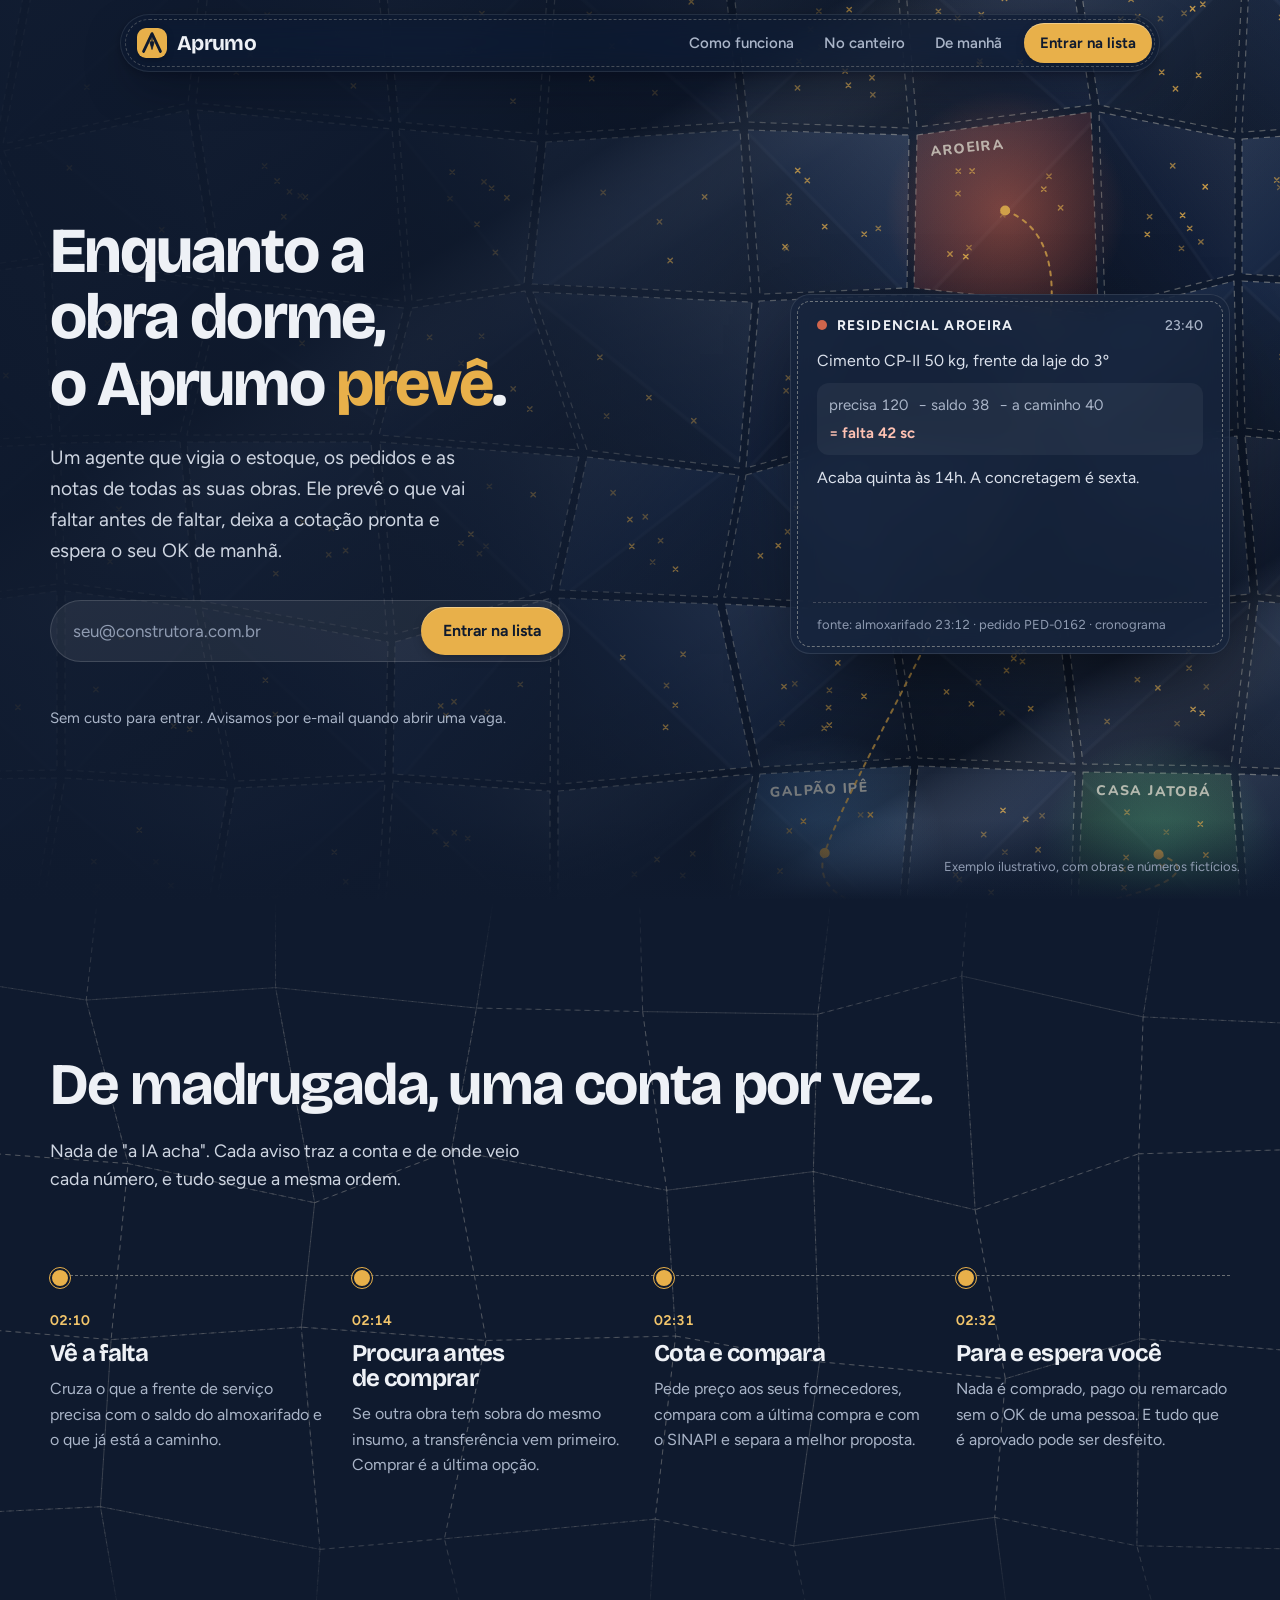
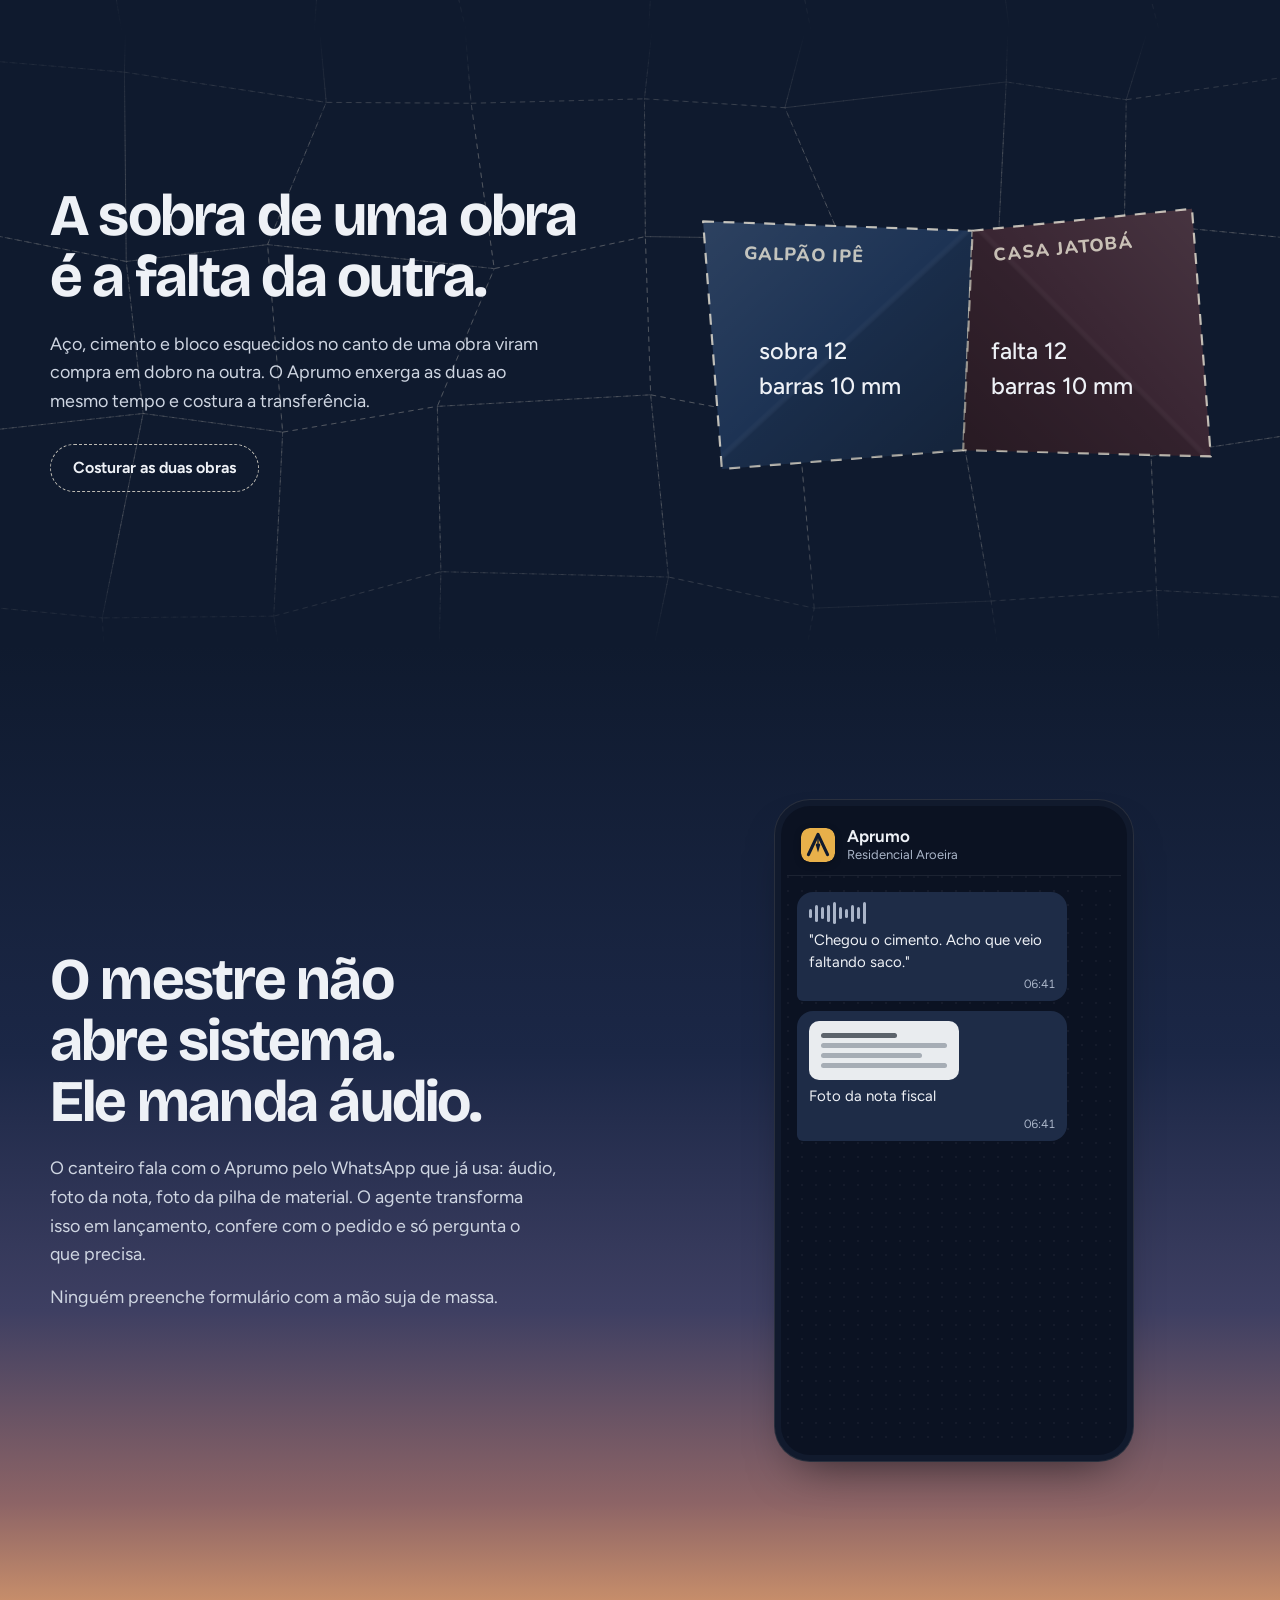
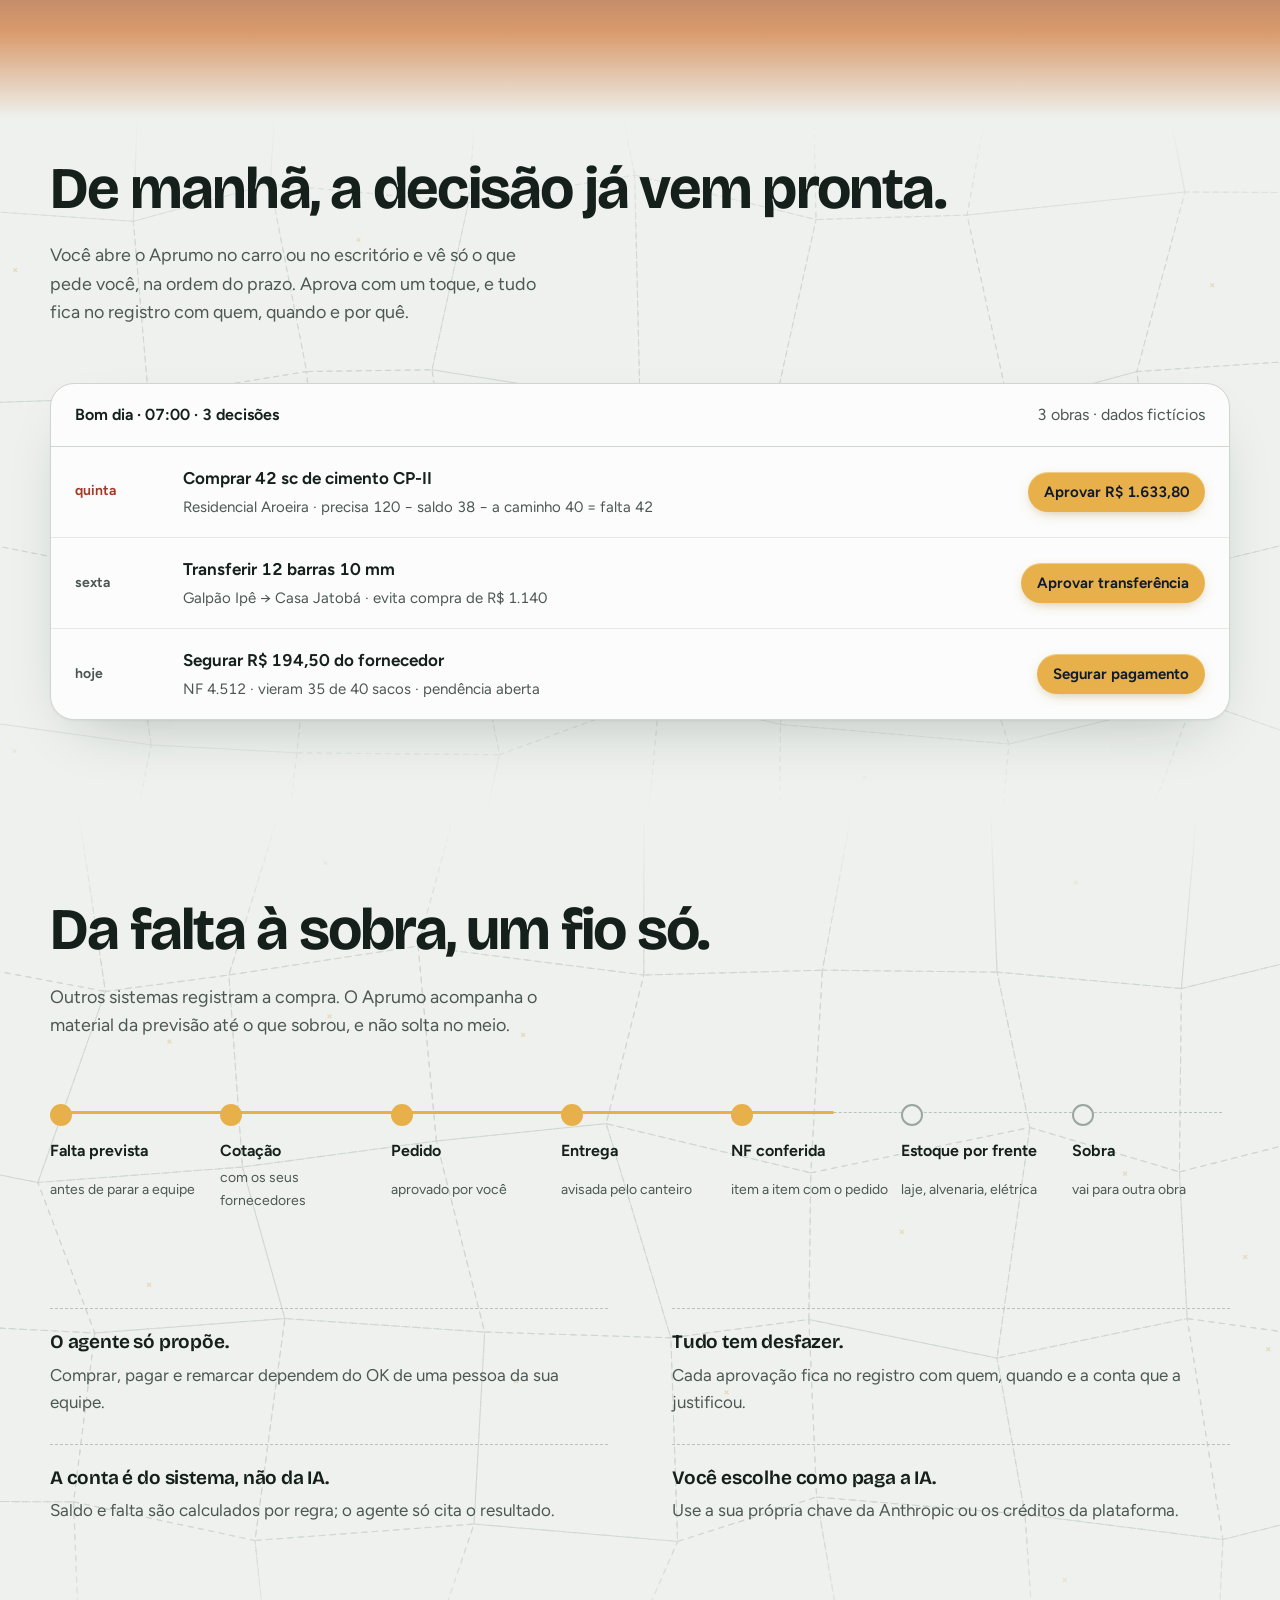
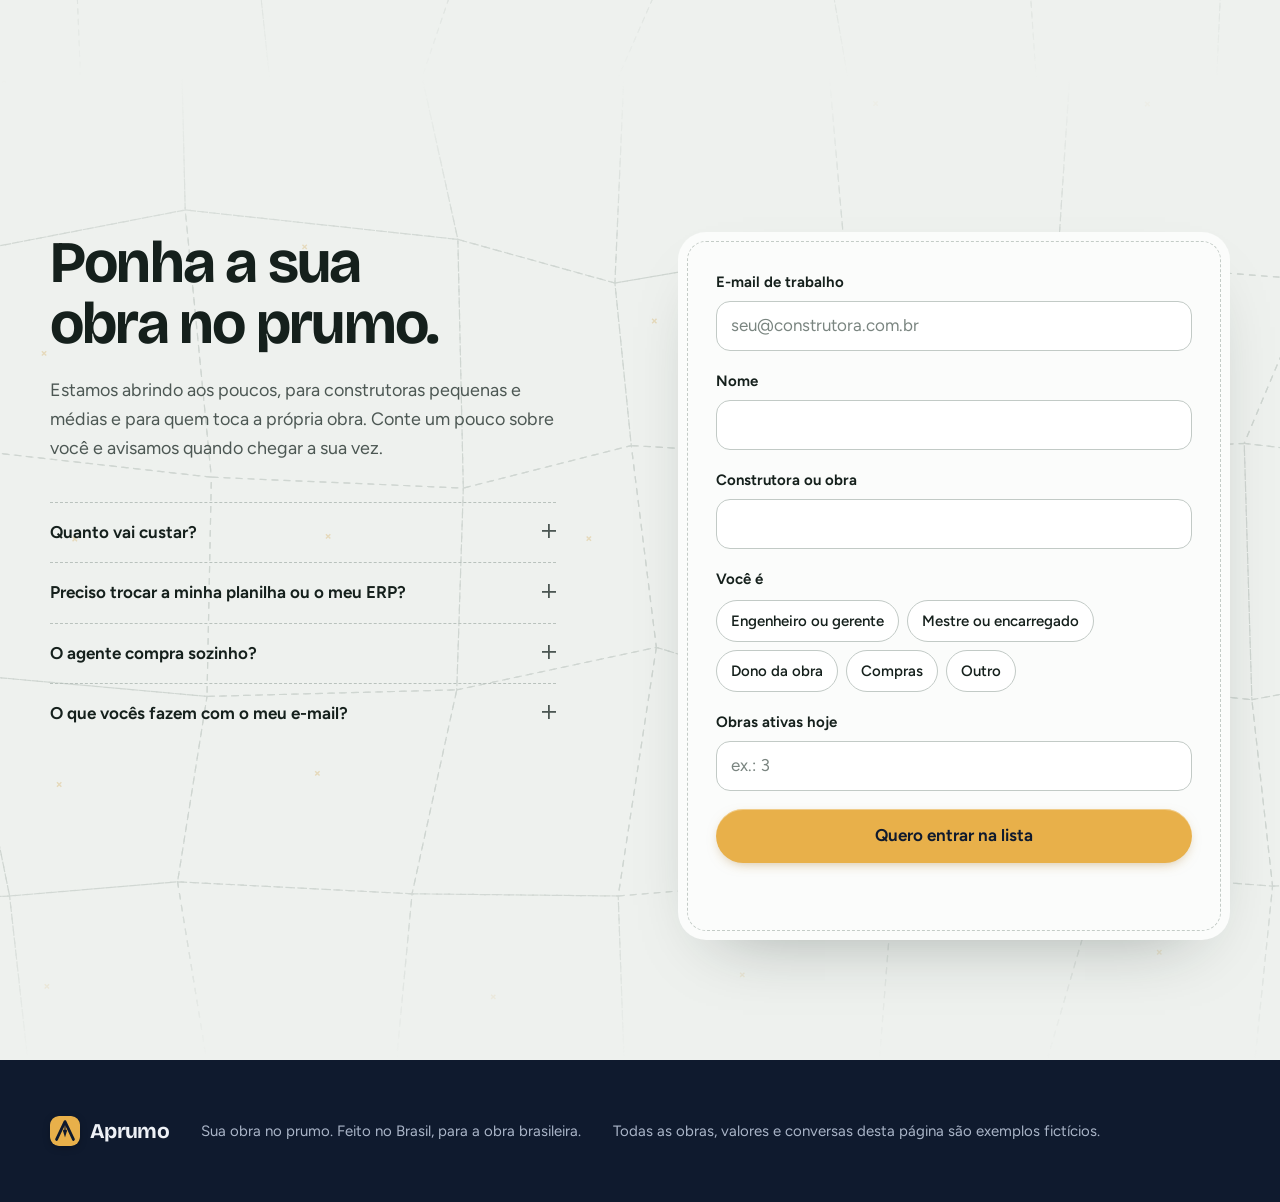
==== apps/site/index.html @ 555e4fb0 "Aprumo: landing da lista de espera e POST /lista-espera - apps/site: landing estática com o nome de " ====
<!doctype html>
<html lang="pt-BR">
<head>
<meta charset="utf-8">
<meta name="viewport" content="width=device-width,initial-scale=1,viewport-fit=cover">
<title>Aprumo · sua obra no prumo</title>
<meta name="description" content="Um agente que vigia suas obras de madrugada, prevê o material que vai faltar, cota, confere a nota e espera o seu OK de manhã. Entre na lista de espera.">
<meta name="theme-color" content="#0f1a2e">
<meta property="og:title" content="Aprumo · sua obra no prumo">
<meta property="og:description" content="Enquanto a obra dorme, o Aprumo confere. Entre na lista de espera.">
<meta property="og:type" content="website">
<link rel="icon" href="marca.svg" type="image/svg+xml">
<link rel="preconnect" href="https://fonts.googleapis.com">
<link rel="preconnect" href="https://fonts.gstatic.com" crossorigin>
<link href="https://fonts.googleapis.com/css2?family=Bricolage+Grotesque:opsz,wght@12..96,500..800&family=Figtree:wght@400;500;600;700&family=Nunito:wght@800&display=swap" rel="stylesheet">
<link rel="stylesheet" href="estilo.css">
<script>document.documentElement.classList.add('js')</script>
</head>
<body>

<a class="pular" href="#lista">Pular para a lista de espera</a>

<header class="nav-wrap">
  <nav class="nav" aria-label="Principal">
    <a class="nav-marca" href="#topo" aria-label="Aprumo, início">
      <svg class="marca" viewBox="0 0 64 64" aria-hidden="true"><rect width="64" height="64" rx="16" fill="#e8b04a"/><path d="M14 50 32 12l18 38" fill="none" stroke="#0f1a2e" stroke-width="6" stroke-linecap="round" stroke-linejoin="round"/><path d="M32 12v18" stroke="#0f1a2e" stroke-width="2.6" stroke-linecap="round"/><path d="M28 29.5h8v3l-4 13.5-4-13.5z" fill="#0f1a2e" stroke="#0f1a2e" stroke-width="1.6" stroke-linejoin="round"/></svg>
      Aprumo
    </a>
    <div class="nav-links">
      <a href="#madrugada">Como funciona</a>
      <a href="#canteiro">No canteiro</a>
      <a href="#manha">De manhã</a>
    </div>
    <a class="btn btn-ocre btn-p" href="#lista">Entrar na lista</a>
  </nav>
</header>

<main id="topo">

  <!-- ================= noite: o mapa-colcha ================= -->
  <section class="hero" aria-labelledby="h-hero">
    <svg class="colcha" id="colcha" viewBox="0 0 1440 900" preserveAspectRatio="xMidYMid slice" aria-hidden="true"></svg>
    <div class="hero-in">
      <div class="hero-txt">
        <h1 id="h-hero">Enquanto a obra dorme, o&nbsp;Aprumo&nbsp;<span class="troca" id="troca" aria-live="off">confere</span>.</h1>
        <p class="lead">Um agente que vigia o estoque, os pedidos e as notas de todas as suas obras. Ele prevê o que vai faltar antes de faltar, deixa a cotação pronta e espera o seu OK de manhã.</p>
        <form class="inscricao" data-form="rapida" novalidate>
          <label class="sr-only" for="email-hero">Seu e-mail de trabalho</label>
          <input id="email-hero" name="email" type="email" inputmode="email" autocomplete="email" placeholder="seu@construtora.com.br" required>
          <input class="isca" name="site" tabindex="-1" autocomplete="off" aria-hidden="true">
          <button class="btn btn-ocre" type="submit"><span>Entrar na lista</span></button>
          <p class="form-msg" role="status" aria-live="polite"></p>
        </form>
        <p class="nota-pe">Sem custo para entrar. Avisamos por e-mail quando abrir uma vaga.</p>
      </div>

      <aside class="bilhete" aria-label="Exemplo do que o agente escreve de madrugada">
        <div class="bilhete-topo"><span class="clima clima-falta" aria-hidden="true"></span>Residencial Aroeira<span class="sp"></span><span class="mut">23:40</span></div>
        <ol class="linhas" id="linhas-hero">
          <li>Cimento CP-II 50 kg, frente da laje do 3º</li>
          <li class="conta"><span>precisa 120</span><span>− saldo 38</span><span>− a caminho 40</span><b>= falta 42 sc</b></li>
          <li>Acaba quinta às 14h. A concretagem é sexta.</li>
          <li class="acao">Cotei com 3 fornecedores. O melhor entrega quarta, R$ 38,90 o saco.</li>
          <li class="espera"><span class="pulso" aria-hidden="true"></span>Espero o seu OK de manhã.</li>
        </ol>
        <p class="fonte">fonte: almoxarifado 23:12 · pedido PED-0162 · cronograma</p>
      </aside>
    </div>
    <p class="ficticio">Exemplo ilustrativo, com obras e números fictícios.</p>
  </section>

  <!-- ================= madrugada: o eixo que acorda ================= -->
  <section class="sec noite" id="madrugada" aria-labelledby="h-mad">
    <div class="sec-in">
      <h2 id="h-mad">De madrugada, uma conta por vez.</h2>
      <p class="sec-lead">Nada de "a IA acha". Cada aviso traz a conta e de onde veio cada número, e tudo segue a mesma ordem.</p>
      <ol class="eixo" id="eixo">
        <li><span class="eixo-h">02:10</span><h3>Vê a falta</h3><p>Cruza o que a frente de serviço precisa com o saldo do almoxarifado e o que já está a caminho.</p></li>
        <li><span class="eixo-h">02:14</span><h3>Procura antes de comprar</h3><p>Se outra obra tem sobra do mesmo insumo, a transferência vem primeiro. Comprar é a última opção.</p></li>
        <li><span class="eixo-h">02:31</span><h3>Cota e compara</h3><p>Pede preço aos seus fornecedores, compara com a última compra e com o SINAPI e separa a melhor proposta.</p></li>
        <li><span class="eixo-h">02:32</span><h3>Para e espera você</h3><p>Nada é comprado, pago ou remarcado sem o OK de uma pessoa. E tudo que é aprovado pode ser desfeito.</p></li>
      </ol>
    </div>
  </section>

  <!-- ================= entre obras: costurar duas ================= -->
  <section class="sec noite" id="entre-obras" aria-labelledby="h-costura">
    <div class="sec-in dois">
      <div>
        <h2 id="h-costura">A sobra de uma obra é a falta da outra.</h2>
        <p class="sec-lead">Aço, cimento e bloco esquecidos no canto de uma obra viram compra em dobro na outra. O Aprumo enxerga as duas ao mesmo tempo e costura a transferência.</p>
        <button class="btn btn-linha" type="button" id="costurar" aria-pressed="false">Costurar as duas obras</button>
      </div>
      <figure class="costura" aria-label="Exemplo: transferência de aço entre duas obras">
        <svg viewBox="112 92 352 190" id="mapa-costura" role="img" aria-labelledby="t-costura">
          <title id="t-costura">Um pedaço da colcha: o Galpão Ipê tem 12 barras de aço 10 mm sobrando e a Casa Jatobá precisa de 12. O agente costura a transferência pela emenda entre as duas.</title>
          <path class="obra-c sobra" d="M128 112 L300 118 L294 258 L140 270Z"/>
          <path class="obra-c falta" d="M300 118 L440 104 L452 262 L294 258Z"/>
          <path d="M128 112 L300 118 L294 258 L140 270Z" fill="url(#caiA)"/>
          <path d="M300 118 L440 104 L452 262 L294 258Z" fill="url(#caiB)"/>
          <path id="seam-ipe" d="M146 136 L294 140" fill="none"/><path id="seam-jat" d="M308 138 L430 126" fill="none"/>
          <text class="rotulo-obra"><textPath href="#seam-ipe" startOffset="8">GALPÃO IPÊ</textPath></text>
          <text class="rotulo-obra"><textPath href="#seam-jat" startOffset="6">CASA JATOBÁ</textPath></text>
          <text class="rotulo-qtd" x="164" y="200">sobra 12</text><text class="rotulo-qtd" x="164" y="222">barras 10 mm</text>
          <text class="rotulo-qtd" x="312" y="200">falta 12</text><text class="rotulo-qtd" x="312" y="222">barras 10 mm</text>
          <path class="linha-costura" id="linha-costura" d="M297 120 l-8 14 l16 12 l-16 12 l16 12 l-16 12 l16 12 l-16 12 l16 12 l-16 12 l16 12 l-8 14"/>
        </svg>
        <figcaption class="proposta" id="proposta-costura" hidden>
          <b>Transferir 12 barras de aço CA-50 10 mm</b><span>Galpão Ipê → Casa Jatobá · evita uma compra de R$ 1.140</span>
          <span class="mut">TRF-0005 · aguardando aprovação</span>
        </figcaption>
      </figure>
    </div>
  </section>

  <!-- ================= aurora: o canteiro fala pelo WhatsApp ================= -->
  <section class="sec aurora" id="canteiro" aria-labelledby="h-canteiro">
    <div class="sec-in dois">
      <div>
        <h2 id="h-canteiro">O mestre não abre sistema. Ele manda áudio.</h2>
        <p class="sec-lead">O canteiro fala com o Aprumo pelo WhatsApp que já usa: áudio, foto da nota, foto da pilha de material. O agente transforma isso em lançamento, confere com o pedido e só pergunta o que precisa.</p>
        <p class="sec-lead">Ninguém preenche formulário com a mão suja de massa.</p>
      </div>
      <div class="fone" aria-label="Exemplo de conversa no WhatsApp entre o mestre e o Aprumo">
        <div class="fone-topo"><svg class="marca pq" viewBox="0 0 64 64" aria-hidden="true"><rect width="64" height="64" rx="16" fill="#e8b04a"/><path d="M14 50 32 12l18 38" fill="none" stroke="#0f1a2e" stroke-width="6" stroke-linecap="round" stroke-linejoin="round"/><path d="M32 12v18" stroke="#0f1a2e" stroke-width="2.6" stroke-linecap="round"/><path d="M28 29.5h8v3l-4 13.5-4-13.5z" fill="#0f1a2e"/></svg><div><b>Aprumo</b><span>Residencial Aroeira</span></div></div>
        <ol class="msgs" id="msgs">
          <li class="msg ele"><span class="audio" aria-hidden="true"><i></i><i></i><i></i><i></i><i></i><i></i><i></i><i></i><i></i><i></i></span><span class="sr-only">Áudio:</span> "Chegou o cimento. Acho que veio faltando saco." <time>06:41</time></li>
          <li class="msg ele foto"><span class="nf" aria-hidden="true"><i></i><i></i><i></i><i></i></span>Foto da nota fiscal <time>06:41</time></li>
          <li class="msg eu">Conferi a NF 4.512 item a item com o pedido PED-0162: vieram <b>35 de 40 sacos</b>. Lancei 35 no almoxarifado. <time>06:42</time></li>
          <li class="msg eu">Abro uma pendência com o fornecedor e seguro <b>R$ 194,50</b> no pagamento até chegarem os 5? <time>06:42</time><span class="opcoes"><span>Sim, abre</span><span>Depois vejo</span></span></li>
        </ol>
      </div>
    </div>
  </section>

  <!-- ================= manhã: o briefing ================= -->
  <section class="sec manha" id="manha" aria-labelledby="h-manha">
    <div class="sec-in">
      <h2 id="h-manha">De manhã, a decisão já vem pronta.</h2>
      <p class="sec-lead">Você abre o Aprumo no carro ou no escritório e vê só o que pede você, na ordem do prazo. Aprova com um toque, e tudo fica no registro com quem, quando e por quê.</p>
      <div class="briefing" aria-label="Exemplo interativo de briefing da manhã">
        <div class="briefing-topo"><b>Bom dia · 07:00 · 3 decisões</b><span class="mut">3 obras · dados fictícios</span></div>
        <ul id="decisoes">
          <li class="decisao" data-valor="R$ 1.633,80">
            <span class="prazo urg">quinta</span>
            <div class="dec-txt"><b>Comprar 42 sc de cimento CP-II</b><span>Residencial Aroeira · precisa 120 − saldo 38 − a caminho 40 = falta 42</span></div>
            <button class="btn btn-ocre btn-p" type="button" data-acao="aprovar">Aprovar R$ 1.633,80</button>
          </li>
          <li class="decisao" data-valor="TRF-0005">
            <span class="prazo">sexta</span>
            <div class="dec-txt"><b>Transferir 12 barras 10 mm</b><span>Galpão Ipê → Casa Jatobá · evita compra de R$ 1.140</span></div>
            <button class="btn btn-ocre btn-p" type="button" data-acao="aprovar">Aprovar transferência</button>
          </li>
          <li class="decisao" data-valor="R$ 194,50">
            <span class="prazo">hoje</span>
            <div class="dec-txt"><b>Segurar R$ 194,50 do fornecedor</b><span>NF 4.512 · vieram 35 de 40 sacos · pendência aberta</span></div>
            <button class="btn btn-ocre btn-p" type="button" data-acao="aprovar">Segurar pagamento</button>
          </li>
        </ul>
      </div>
    </div>
  </section>

  <!-- ================= o ciclo ================= -->
  <section class="sec manha" aria-labelledby="h-ciclo">
    <div class="sec-in">
      <h2 id="h-ciclo">Da falta à sobra, um fio só.</h2>
      <p class="sec-lead">Outros sistemas registram a compra. O Aprumo acompanha o material da previsão até o que sobrou, e não solta no meio.</p>
      <ol class="ciclo" id="ciclo">
        <li><b>Falta prevista</b><span>antes de parar a equipe</span></li>
        <li><b>Cotação</b><span>com os seus fornecedores</span></li>
        <li><b>Pedido</b><span>aprovado por você</span></li>
        <li><b>Entrega</b><span>avisada pelo canteiro</span></li>
        <li><b>NF conferida</b><span>item a item com o pedido</span></li>
        <li><b>Estoque por frente</b><span>laje, alvenaria, elétrica</span></li>
        <li><b>Sobra</b><span>vai para outra obra</span></li>
      </ol>
      <ul class="promessas">
        <li><b>O agente só propõe.</b> Comprar, pagar e remarcar dependem do OK de uma pessoa da sua equipe.</li>
        <li><b>Tudo tem desfazer.</b> Cada aprovação fica no registro com quem, quando e a conta que a justificou.</li>
        <li><b>A conta é do sistema, não da IA.</b> Saldo e falta são calculados por regra; o agente só cita o resultado.</li>
        <li><b>Você escolhe como paga a IA.</b> Use a sua própria chave da Anthropic ou os créditos da plataforma.</li>
      </ul>
    </div>
  </section>

  <!-- ================= lista de espera ================= -->
  <section class="sec manha lista" id="lista" aria-labelledby="h-lista">
    <div class="sec-in dois">
      <div>
        <h2 id="h-lista">Ponha a sua obra no prumo.</h2>
        <p class="sec-lead">Estamos abrindo aos poucos, para construtoras pequenas e médias e para quem toca a própria obra. Conte um pouco sobre você e avisamos quando chegar a sua vez.</p>
        <details class="faq"><summary>Quanto vai custar?</summary><p>Ainda não definimos o preço. Quem estiver na lista fica sabendo antes e entra com condição de fundador.</p></details>
        <details class="faq"><summary>Preciso trocar a minha planilha ou o meu ERP?</summary><p>Não. A ideia é começar ao lado do que você já usa e trazer os dados aos poucos.</p></details>
        <details class="faq"><summary>O agente compra sozinho?</summary><p>Nunca. Ele prepara a cotação, o pedido ou a transferência e espera alguém da sua equipe aprovar.</p></details>
        <details class="faq"><summary>O que vocês fazem com o meu e-mail?</summary><p>Usamos só para avisar sobre o Aprumo. Sem repasse a terceiros, e você sai da lista quando quiser.</p></details>
      </div>
      <form class="ficha" data-form="completa" novalidate>
        <div class="campo"><label for="f-email">E-mail de trabalho</label><input id="f-email" name="email" type="email" inputmode="email" autocomplete="email" required placeholder="seu@construtora.com.br"></div>
        <div class="campo"><label for="f-nome">Nome</label><input id="f-nome" name="nome" autocomplete="name" maxlength="120"></div>
        <div class="campo"><label for="f-empresa">Construtora ou obra</label><input id="f-empresa" name="empresa" autocomplete="organization" maxlength="120"></div>
        <fieldset class="campo papel">
          <legend>Você é</legend>
          <label><input type="radio" name="papel" value="engenheiro"><span>Engenheiro ou gerente</span></label>
          <label><input type="radio" name="papel" value="mestre"><span>Mestre ou encarregado</span></label>
          <label><input type="radio" name="papel" value="dono"><span>Dono da obra</span></label>
          <label><input type="radio" name="papel" value="comprador"><span>Compras</span></label>
          <label><input type="radio" name="papel" value="outro"><span>Outro</span></label>
        </fieldset>
        <div class="campo"><label for="f-obras">Obras ativas hoje</label><input id="f-obras" name="obras_ativas" type="number" inputmode="numeric" min="0" max="999" placeholder="ex.: 3"></div>
        <input class="isca" name="site" tabindex="-1" autocomplete="off" aria-hidden="true">
        <button class="btn btn-ocre btn-g" type="submit"><span>Quero entrar na lista</span></button>
        <p class="form-msg" role="status" aria-live="polite"></p>
      </form>
    </div>
  </section>
</main>

<footer class="rodape">
  <div class="sec-in rodape-in">
    <a class="nav-marca" href="#topo"><svg class="marca" viewBox="0 0 64 64" aria-hidden="true"><rect width="64" height="64" rx="16" fill="#e8b04a"/><path d="M14 50 32 12l18 38" fill="none" stroke="#0f1a2e" stroke-width="6" stroke-linecap="round" stroke-linejoin="round"/><path d="M32 12v18" stroke="#0f1a2e" stroke-width="2.6" stroke-linecap="round"/><path d="M28 29.5h8v3l-4 13.5-4-13.5z" fill="#0f1a2e"/></svg>Aprumo</a>
    <p>Sua obra no prumo. Feito no Brasil, para a obra brasileira.</p>
    <p class="mut">Todas as obras, valores e conversas desta página são exemplos fictícios.</p>
  </div>
</footer>

<script src="app.js" defer></script>
</body>
</html>
---- apps/site/estilo.css ----
/* =====================================================================================================
   Aprumo · landing da lista de espera. Mundo: a cidade dormindo como uma colcha costurada.
   A página é uma noite que amanhece: hero e madrugada em azul-noite, o canteiro na aurora, a decisão de manhã.
   Ocre = luz (janela acesa, ação). Clima de cada obra: falta = vermelho queimado · a caminho = azul · em dia = verde.
   A costura (tracejado de linha clara) é a única ornamentação; a cor fica na borda do que está ativo.
   ===================================================================================================== */
:root{
  --noite:#0f1a2e; --noite2:#16243d; --noite3:#1e2f4d;
  --fio:rgba(232,226,210,.42); --fioHi:rgba(240,234,218,.78);
  --ouro:#e8b04a; --ouroHi:#f2c56b; --ouroInk:#7a5410;
  --tintaN:#eef1f6; --mutN:#aab5c8;
  --manha:#eef1ee; --manha2:#e3e8e4; --papel:#fbfcfb;
  --tinta:#15201c; --mut:#4c5753; --linhaM:#cfd6d2;
  --falta:#d0654c; --caminho:#5b8fc4; --emdia:#4fa37a;
  --display:"Bricolage Grotesque",system-ui,sans-serif;
  --bordado:"Nunito","Figtree",system-ui,sans-serif;
  --sans:"Figtree",system-ui,-apple-system,"Segoe UI",sans-serif;
  --ease:cubic-bezier(.23,1,.32,1); --ease-io:cubic-bezier(.77,0,.175,1);
  --r:20px; --gut:clamp(16px,4vw,40px);
}
*{box-sizing:border-box}
html{scroll-behavior:smooth;scroll-padding-top:96px;-webkit-text-size-adjust:100%}
@media (prefers-reduced-motion:reduce){html{scroll-behavior:auto}}
body{margin:0;background:var(--noite);color:var(--tintaN);font:400 17px/1.6 var(--sans);-webkit-font-smoothing:antialiased;
  font-variant-numeric:tabular-nums;overflow-x:hidden}
::selection{background:var(--ouro);color:var(--noite)}
h1,h2,h3{font-family:var(--display);font-weight:700;letter-spacing:-.03em;line-height:1.04;margin:0;text-wrap:balance}
p{margin:0;text-wrap:pretty}
a{color:inherit}
b{font-weight:650}
button,input{font:inherit;color:inherit}
:focus-visible{outline:2px solid var(--ouroHi);outline-offset:3px;border-radius:10px}
.manha :focus-visible{outline-color:var(--ouroInk)}
.sr-only{position:absolute;width:1px;height:1px;padding:0;margin:-1px;overflow:hidden;clip:rect(0 0 0 0);white-space:nowrap;border:0}
.mut{color:var(--mutN)} .sp{flex:1}
.isca{position:absolute;left:-9999px;width:1px;height:1px;opacity:0}
.pular{position:fixed;left:16px;top:-60px;z-index:60;background:var(--ouro);color:var(--noite);padding:10px 14px;border-radius:12px;font-weight:600;text-decoration:none}
.pular:focus{top:16px}

/* ---------------- botões ---------------- */
.btn{display:inline-flex;align-items:center;justify-content:center;gap:8px;min-height:48px;padding:0 22px;border-radius:999px;border:0;
  font-weight:650;font-size:16px;text-decoration:none;cursor:pointer;white-space:nowrap;
  transition:transform 160ms var(--ease),background-color 160ms var(--ease),box-shadow 200ms var(--ease),color 160ms var(--ease)}
.btn:active{transform:scale(.97)}
.btn-ocre{background:var(--ouro);color:var(--noite);box-shadow:inset 0 1px 0 rgba(255,255,255,.35),0 4px 12px -4px rgba(4,8,18,.45)}
@media (hover:hover){.btn-ocre:hover{background:var(--ouroHi)}}
.btn-p{min-height:40px;padding:0 16px;font-size:15px}
.btn-g{min-height:54px;font-size:17px;width:100%}
.btn-linha{background:transparent;color:var(--tintaN);border:1px dashed var(--fioHi);margin-top:28px}
@media (hover:hover){.btn-linha:hover{background:rgba(255,255,255,.06)}}
.btn[aria-busy="true"]{pointer-events:none;opacity:.8}
.btn[aria-busy="true"] span::after{content:"";display:inline-block;width:14px;height:14px;margin-left:10px;vertical-align:-2px;border-radius:50%;
  border:2px solid currentColor;border-right-color:transparent;animation:gira .7s linear infinite}
@keyframes gira{to{transform:rotate(360deg)}}

/* ---------------- navbar: uma faixa costurada, solta sobre a cidade ---------------- */
.nav-wrap{position:fixed;inset:14px 0 auto;z-index:50;display:flex;justify-content:center;padding:0 var(--gut);pointer-events:none}
.nav{pointer-events:auto;display:flex;align-items:center;gap:8px;width:min(1040px,100%);padding:7px 7px 7px 16px;border-radius:999px;
  background:rgba(15,26,46,.62);-webkit-backdrop-filter:blur(18px) saturate(160%);backdrop-filter:blur(18px) saturate(160%);
  border:1px solid rgba(255,255,255,.09);outline:1px dashed rgba(232,226,210,.26);outline-offset:-6px;
  box-shadow:0 2px 6px rgba(4,8,18,.25),0 18px 48px -16px rgba(4,8,18,.6);
}
.nav.solta{width:min(880px,100%);transform:translateY(-4px);background:rgba(15,26,46,.84)}
/* de dia a faixa vira linho claro: o mesmo vidro, a mesma costura, na luz da manhã */
.nav.dia{background:rgba(250,251,248,.78);border-color:rgba(20,36,30,.1);outline-color:rgba(76,87,83,.35);box-shadow:0 2px 6px rgba(20,36,30,.06),0 18px 40px -18px rgba(20,36,30,.3)}
.nav.dia .nav-marca{color:var(--tinta)} .nav.dia .nav-links a{color:var(--mut)}
@media (hover:hover){.nav.dia .nav-links a:hover{color:var(--tinta);background:rgba(20,36,30,.06)}}
.nav{transition:width 320ms var(--ease),transform 320ms var(--ease),background-color 320ms var(--ease),border-color 320ms var(--ease),outline-color 320ms var(--ease)}
.nav-marca{display:inline-flex;align-items:center;gap:10px;font:700 21px var(--display);letter-spacing:-.03em;color:var(--tintaN);text-decoration:none;margin-right:auto}
.marca{width:30px;height:30px;flex:none;border-radius:9px;box-shadow:0 2px 8px -2px rgba(0,0,0,.4)}
.marca.pq{width:34px;height:34px}
.nav-links{display:flex;gap:2px}
.nav-links a{padding:9px 14px;border-radius:999px;color:var(--mutN);text-decoration:none;font-size:15px;font-weight:550;
  transition:color 160ms var(--ease),background-color 160ms var(--ease)}
@media (hover:hover){.nav-links a:hover{color:var(--tintaN);background:rgba(255,255,255,.07)}}
@media (max-width:760px){.nav-links{display:none}}

/* ---------------- hero: a colcha ---------------- */
.hero{position:relative;min-height:100vh;min-height:100svh;display:flex;flex-direction:column;justify-content:center;overflow:hidden;
  padding:120px var(--gut) 72px;isolation:isolate}
.colcha{position:absolute;inset:0;width:100%;height:100%;z-index:-2}
.hero::before{content:"";position:absolute;inset:0;z-index:-1;pointer-events:none;
  background:linear-gradient(90deg,rgba(15,26,46,.92) 0%,rgba(15,26,46,.72) 38%,rgba(15,26,46,.1) 70%),
             linear-gradient(0deg,var(--noite) 0%,transparent 9%)}
.hero-in{width:min(1180px,100%);margin:0 auto;display:grid;grid-template-columns:minmax(0,1.15fr) minmax(0,.85fr);gap:clamp(32px,6vw,88px);align-items:center}
h1{font-size:clamp(42px,5vw,72px);font-weight:750}
.troca{display:inline-block;color:var(--ouro);position:relative}
.troca.sai{animation:troca-sai 260ms var(--ease-io) forwards}
.troca.entra{animation:troca-entra 420ms var(--ease) forwards}
@keyframes troca-sai{to{opacity:0;transform:translateY(-.25em);filter:blur(6px)}}
@keyframes troca-entra{from{opacity:0;transform:translateY(.3em);filter:blur(6px)}to{opacity:1;transform:none;filter:none}}
.lead{font-size:clamp(18px,1.5vw,20px);color:#cfd6e2;max-width:36ch;margin-top:26px}
.inscricao{position:relative;display:flex;gap:8px;margin-top:34px;max-width:520px;padding:6px;border-radius:999px;
  background:rgba(255,255,255,.07);border:1px solid rgba(255,255,255,.14);transition:border-color 200ms var(--ease),background-color 200ms var(--ease)}
.inscricao:focus-within{border-color:rgba(232,176,74,.7);background:rgba(255,255,255,.1)}
.inscricao input[type=email]{flex:1;min-width:0;background:none;border:0;padding:0 16px;font-size:17px;color:var(--tintaN);caret-color:var(--ouro)}
.inscricao input::placeholder{color:#8f9bb1}
.inscricao input:focus{outline:none}
.inscricao .form-msg{position:absolute;left:18px;top:calc(100% + 10px)}
.nota-pe{margin-top:44px;font-size:15px;color:var(--mutN)}
.form-msg{font-size:15px;font-weight:550;min-height:1.4em}
.form-msg.ok{color:#9fd8b5} .form-msg.erro{color:#ffb3a3}
.manha .form-msg.ok{color:#1f6b45} .manha .form-msg.erro{color:#a33a28}
.inscricao.feito{border-color:rgba(79,163,122,.7)}
.ficticio{position:absolute;right:var(--gut);bottom:22px;font-size:13px;color:#8f9bb1}

/* o bilhete: a nota costurada que o agente escreve */
.bilhete{position:relative;padding:22px 22px 18px;border-radius:var(--r);background:rgba(22,36,61,.78);
  -webkit-backdrop-filter:blur(14px);backdrop-filter:blur(14px);border:1px solid rgba(255,255,255,.1);
  outline:1px dashed var(--fio);outline-offset:-8px;box-shadow:0 30px 80px -30px rgba(0,0,0,.7);max-width:440px;justify-self:end}
.bilhete-topo{display:flex;align-items:center;gap:10px;font:700 14px var(--sans);letter-spacing:.08em;text-transform:uppercase;padding:0 4px 14px}
.bilhete-topo .mut{letter-spacing:0;font-weight:500;text-transform:none}
.clima{width:10px;height:10px;border-radius:50%;flex:none}
.clima-falta{background:var(--falta)}
.linhas{list-style:none;margin:0;padding:0 4px;display:grid;gap:10px;font-size:16px;color:#dbe1ec}
.linhas li{transition:opacity 280ms var(--ease),transform 280ms var(--ease),filter 280ms var(--ease)}
.js .linhas li.ainda{opacity:0;transform:translateY(6px);filter:blur(3px)}
.conta{display:flex;flex-wrap:wrap;gap:4px 10px;padding:10px 12px;border-radius:12px;background:rgba(255,255,255,.05);font-size:15px;color:var(--mutN)}
.conta b{color:#ffc2b3}
.acao{color:var(--tintaN)}
.espera{display:flex;align-items:center;gap:10px;color:var(--ouroHi);font-weight:600}
.pulso{width:8px;height:8px;border-radius:50%;background:var(--ouro)}
.fonte{margin-top:14px;padding:12px 4px 0;border-top:1px dashed rgba(232,226,210,.2);font-size:13px;color:#8f9bb1}

/* colcha (svg gerado em app.js) */
.colcha .retalho{fill:var(--noite2);stroke:var(--fio);stroke-width:1.2;stroke-dasharray:6 5}
.colcha .retalho.b{fill:#13203a} .colcha .retalho.c{fill:#1a2a47}
.colcha .retalho.falta{fill:#3a2633} .colcha .retalho.caminho{fill:#1d3354} .colcha .retalho.emdia{fill:#1b3538}
.colcha .janela{stroke:var(--ouro);stroke-width:1.4;stroke-linecap:round}
@media (prefers-reduced-motion:no-preference){
  .colcha .janela.pisca{animation:pisca var(--t,6s) ease-in-out infinite;animation-delay:var(--d,0s)}
}
@keyframes pisca{0%,100%{opacity:var(--o,.9)}45%{opacity:.12}55%{opacity:.12}}
.colcha .rotulo{font:800 14px var(--bordado);letter-spacing:.1em;fill:var(--fioHi)}
.colcha .dobra{pointer-events:none}

/* ---------------- seções ---------------- */
.sec{position:relative;padding:clamp(96px,12vw,160px) var(--gut)}
.sec-in{width:min(1180px,100%);margin:0 auto}
.dois{display:grid;grid-template-columns:minmax(0,1fr) minmax(0,1fr);gap:clamp(40px,6vw,96px);align-items:center}
h2{font-size:clamp(36px,4.6vw,64px)}
.sec-lead{font-size:clamp(17px,1.4vw,19px);color:#cfd6e2;max-width:46ch;margin-top:22px}
.sec-lead + .sec-lead{margin-top:14px}
.noite{background:var(--noite);isolation:isolate;overflow:hidden}
/* a colcha continua por baixo da madrugada, sem as obras: o mundo é o chão, não um enfeite do hero */
.colcha-fundo{position:absolute;inset:0;width:100%;height:100%;z-index:-1;opacity:.45;pointer-events:none;
  -webkit-mask-image:linear-gradient(180deg,transparent,#000 18%,#000 82%,transparent);mask-image:linear-gradient(180deg,transparent,#000 18%,#000 82%,transparent)}
.colcha-fundo .retalho{fill:none;stroke:var(--fio);stroke-width:1.1;stroke-dasharray:6 5}
.colcha-fundo .janela{fill:var(--ouro)}

/* madrugada: quatro horas penduradas num fio só, acendendo em sequência */
.eixo{list-style:none;margin:72px 0 0;padding:0;position:relative;display:grid;grid-template-columns:repeat(4,minmax(0,1fr));gap:28px}
.eixo::before{content:"";position:absolute;left:0;right:0;top:9px;border-top:1.5px dashed var(--fio)}
.eixo li{position:relative;padding-top:40px}
.eixo li::before{content:"";position:absolute;left:0;top:2px;width:16px;height:16px;border-radius:50%;background:var(--noite);border:2px solid var(--fioHi);
  transition:background-color 300ms var(--ease),border-color 300ms var(--ease),box-shadow 300ms var(--ease)}
.eixo li.aceso::before{background:var(--ouro);border-color:var(--noite);outline:1.5px solid var(--ouro)}
.eixo-h{font-size:14px;font-weight:650;color:var(--ouroHi)}
.eixo h3{font-size:24px;margin:8px 0 10px}
.eixo p{color:var(--mutN);font-size:16px;max-width:30ch}
.js .eixo li{opacity:.35;transition:opacity 400ms var(--ease)}
.js .eixo li.aceso{opacity:1}

/* entre obras */
.costura{margin:0;position:relative}
.costura svg{width:100%;height:auto;display:block}
.retalhos-c path{fill:var(--noite2);stroke:var(--fio);stroke-width:1.3;stroke-dasharray:7 6;stroke-linejoin:round}
.retalhos-c path:nth-child(3n){fill:#13203a} .retalhos-c path:nth-child(4n+1){fill:#1a2a47}
.obra-c{stroke:var(--fioHi);stroke-width:1.4;stroke-dasharray:7 6;stroke-linejoin:round;transition:fill 500ms var(--ease)}
.obra-c.sobra{fill:#1d3354} .obra-c.falta{fill:#3a2633}
.costurado .obra-c.falta{fill:#1d3354}
.rotulo-obra{font:800 11.5px var(--bordado);letter-spacing:.06em;fill:var(--fioHi)}
.rotulo-qtd{font:500 15px var(--sans);fill:var(--tintaN)}
.linha-costura{fill:none;stroke:var(--ouro);stroke-width:2.6;stroke-linecap:round;stroke-linejoin:round;opacity:0}
.costurado .linha-costura{opacity:1;animation:costura 1.1s var(--ease) forwards}
@keyframes costura{from{clip-path:inset(0 0 100% 0)}to{clip-path:inset(0 0 0 0)}}
.proposta{display:grid;gap:4px;margin-top:18px;padding:16px 18px;border-radius:16px;background:rgba(255,255,255,.06);border:1px solid rgba(232,176,74,.45);
  animation:sobe 360ms var(--ease) both}
.proposta[hidden]{display:none}
.proposta b{font-size:17px} .proposta span{font-size:15px;color:#cfd6e2} .proposta .mut{color:var(--mutN)}
@keyframes sobe{from{opacity:0;transform:translateY(8px);filter:blur(4px)}to{opacity:1;transform:none;filter:none}}

/* aurora: a noite clareando atrás do celular */
.aurora{background:linear-gradient(180deg,var(--noite) 0%,#1b2746 38%,#3e3f62 62%,#8d6466 80%,#d99b6c 92%,var(--manha) 100%);padding-bottom:clamp(180px,20vw,260px)}
.fone{justify-self:center;width:min(360px,100%);border-radius:36px;padding:12px;background:#0b1222;border:1px solid rgba(255,255,255,.12);
  box-shadow:0 24px 48px -24px rgba(0,0,0,.6),inset 0 0 0 6px #111a2d}
.fone-topo{display:flex;align-items:center;gap:12px;padding:14px 14px 12px;border-bottom:1px solid rgba(255,255,255,.07)}
.fone-topo div{display:grid;line-height:1.25} .fone-topo span{font-size:13px;color:var(--mutN)}
.msgs{list-style:none;margin:0;padding:16px 10px 18px;display:grid;gap:10px;min-height:400px;align-content:start;
  background:radial-gradient(circle at 1px 1px,rgba(255,255,255,.04) 1px,transparent 0) 0 0/14px 14px}
.msg{max-width:86%;padding:10px 12px 8px;border-radius:16px;font-size:15px;line-height:1.45;position:relative;
  transition:opacity 300ms var(--ease),transform 300ms var(--ease),filter 300ms var(--ease)}
.js .msg.ainda{opacity:0;transform:translateY(10px) scale(.98);filter:blur(3px)}
.msg time{display:block;text-align:right;font-size:12px;color:var(--mutN);margin-top:2px}
.ele{background:#1e2c47;border-bottom-left-radius:6px}
.eu{justify-self:end;background:#1f4a3a;border-bottom-right-radius:6px}
.eu time{color:#a9cdbb}
.audio{display:flex;align-items:center;gap:3px;height:22px;margin-bottom:6px}
.audio i{width:3px;border-radius:2px;background:var(--mutN);height:40%}
.audio i:nth-child(2n){height:80%} .audio i:nth-child(3n){height:55%} .audio i:nth-child(5n){height:100%}
.foto{display:grid;gap:6px}
.nf{display:grid;gap:5px;width:150px;padding:12px;border-radius:10px;background:#e9ecef}
.nf i{height:5px;border-radius:3px;background:#a6adb5} .nf i:nth-child(1){width:60%;background:#5c636b} .nf i:nth-child(3){width:80%}
.opcoes{display:flex;gap:6px;margin-top:8px}
.opcoes span{flex:1;text-align:center;padding:7px 6px;border-radius:10px;background:rgba(255,255,255,.1);font-size:14px;font-weight:600}
.opcoes span:first-child{background:var(--ouro);color:var(--noite)}

/* manhã: chão claro e frio, tinta escura */
.manha{background:var(--manha);color:var(--tinta);position:relative;isolation:isolate;overflow:hidden}
.manha .colcha-fundo{opacity:.7}
.manha .colcha-fundo .retalho{stroke:#c3cbc6}
.manha .colcha-fundo .janela{stroke:#d9b56c}
.manha .sec-lead{color:var(--mut)}
.manha .mut{color:var(--mut)}
#manha{padding-top:40px;padding-bottom:clamp(64px,7vw,96px)}
#manha + .sec{padding-top:clamp(64px,7vw,96px)}
.briefing{margin-top:56px;border-radius:24px;background:var(--papel);border:1px solid var(--linhaM);box-shadow:0 1px 2px rgba(20,36,30,.05),0 24px 60px -30px rgba(20,36,30,.3);overflow:hidden}
.briefing-topo{display:flex;justify-content:space-between;gap:12px;flex-wrap:wrap;padding:18px 24px;border-bottom:1px solid var(--linhaM);font-size:16px}
.briefing ul{list-style:none;margin:0;padding:0}
.decisao{display:grid;grid-template-columns:88px minmax(0,1fr) auto;gap:20px;align-items:center;padding:18px 24px;border-top:1px solid #e4e9e6;
  transition:background-color 300ms var(--ease)}
.decisao:first-child{border-top:0}
.prazo{font-size:14px;font-weight:650;color:var(--mut)}
.prazo.urg{color:#a33a28}
.dec-txt{display:grid;gap:3px;min-width:0}
.dec-txt b{font-size:17px}
.dec-txt span{font-size:15px;color:var(--mut)}
.manha .btn-ocre{box-shadow:inset 0 1px 0 rgba(255,255,255,.35),0 4px 14px -6px rgba(160,106,22,.6)}
.decisao.feita{background:#eef7f1}
.feito-linha{display:flex;align-items:center;gap:12px;font-size:15px;color:#1f6b45;font-weight:600;animation:sobe 300ms var(--ease) both}
.desfazer{background:none;border:0;padding:8px 10px;border-radius:10px;color:var(--tinta);font-weight:650;text-decoration:underline;text-underline-offset:3px;cursor:pointer}
@media (hover:hover){.desfazer:hover{background:rgba(0,0,0,.05)}}

/* o ciclo: um fio só, as etapas acendendo da esquerda para a direita */
.ciclo{list-style:none;margin:64px 0 0;padding:0;display:grid;grid-template-columns:repeat(7,minmax(0,1fr));gap:12px;position:relative}
.ciclo::before{content:"";position:absolute;left:8px;right:8px;top:8px;border-top:1.5px dashed #b9c2bd}
.ciclo::after{content:"";position:absolute;left:8px;top:7px;height:3px;border-radius:2px;background:var(--ouro);width:calc((100% - 16px) * var(--fio-p,0));
  transition:width 900ms var(--ease)}
.ciclo li{position:relative;padding-top:34px;display:grid;gap:4px}
.ciclo li::before{content:"";position:absolute;left:0;top:0;width:18px;height:18px;border-radius:50%;background:var(--manha);border:2px solid #9aa59f;z-index:1;
  transition:background-color 300ms var(--ease),border-color 300ms var(--ease)}
.ciclo li.aceso::before{background:var(--ouro);border-color:var(--ouro)}
.ciclo b{font-size:16px} .ciclo span{font-size:14px;color:var(--mut)}
.promessas{list-style:none;margin:96px 0 0;padding:0;display:grid;grid-template-columns:repeat(2,minmax(0,1fr));gap:28px 64px;}
.promessas li{font-size:17px;color:var(--mut);padding-top:18px;border-top:1px dashed #b9c2bd}
.promessas b{color:var(--tinta);display:block;font-size:19px;margin-bottom:4px;font-family:var(--display);letter-spacing:-.01em}

/* lista de espera */
.lista{padding-bottom:120px}
.lista .dois{align-items:start}
.faq{border-top:1px dashed #b9c2bd;max-width:46ch}
.faq:first-of-type{margin-top:40px}
.faq summary{cursor:pointer;list-style:none;padding:16px 0;font-weight:650;font-size:17px;display:flex;justify-content:space-between;gap:16px}
.faq summary::-webkit-details-marker{display:none}
.faq summary::after{content:"";flex:none;width:14px;height:14px;margin-top:5px;transition:transform 200ms var(--ease);
  background:linear-gradient(var(--mut),var(--mut)) center/14px 1.8px no-repeat,linear-gradient(var(--mut),var(--mut)) center/1.8px 14px no-repeat}
.faq[open] summary::after{transform:rotate(45deg)}
.faq p{padding:0 0 18px;color:var(--mut);font-size:16px}
.ficha{display:grid;gap:18px;padding:clamp(26px,3vw,38px);border-radius:28px;background:var(--papel);
  outline:1px dashed #c4ccc7;outline-offset:-10px;box-shadow:0 30px 70px -40px rgba(20,36,30,.4)}
.campo{display:grid;gap:7px;margin:0;border:0;padding:0;min-width:0}
.campo label,.campo legend{font-size:15px;font-weight:650;padding:0}
.campo input{min-height:50px;padding:0 14px;border-radius:14px;border:1px solid #c2cac6;background:#fff;font-size:17px;color:var(--tinta);caret-color:var(--ouroInk);
  transition:border-color 160ms var(--ease),box-shadow 160ms var(--ease)}
.campo input::placeholder{color:#7a8580}
.campo input:focus{outline:none;border-color:#a06a16;box-shadow:0 0 0 4px rgba(232,176,74,.25)}
.campo input[aria-invalid="true"]{border-color:#a33a28}
.papel{display:flex;flex-wrap:wrap;gap:8px}
.papel legend{margin-bottom:9px}
.papel label{position:relative;cursor:pointer;font-weight:550;font-size:15px}
.papel input{position:absolute;opacity:0;inset:0;min-height:0}
.papel span{display:inline-flex;min-height:42px;align-items:center;padding:0 14px;border-radius:999px;border:1px solid #c2cac6;background:#fff;
  transition:background-color 160ms var(--ease),border-color 160ms var(--ease),color 160ms var(--ease)}
.papel input:checked + span{background:var(--tinta);border-color:var(--tinta);color:#fff}
.papel input:focus-visible + span{outline:2px solid var(--ouroInk);outline-offset:2px}

.rodape{background:var(--noite);color:var(--mutN);padding:56px var(--gut)}
.rodape-in{display:flex;flex-wrap:wrap;align-items:center;gap:12px 32px}
.rodape-in .nav-marca{margin-right:0}
.rodape p{font-size:15px}

/* ---------------- entrada das seções: um movimento só, a partir de já visível ---------------- */
@media (prefers-reduced-motion:no-preference){
  .js .revela{opacity:0;transform:translateY(14px);filter:blur(6px);transition:opacity 600ms var(--ease),transform 600ms var(--ease),filter 600ms var(--ease)}
  .js .revela.visto{opacity:1;transform:none;filter:none}
}

/* ---------------- larguras ---------------- */
@media (max-width:980px){
  .hero-in,.dois{grid-template-columns:1fr}
  .bilhete{justify-self:start}
  .hero::before{background:linear-gradient(180deg,rgba(15,26,46,.55) 0%,rgba(15,26,46,.85) 55%,var(--noite) 100%)}
  .eixo{grid-template-columns:1fr 1fr;row-gap:48px}
  .eixo::before{left:7px;right:auto;top:10px;bottom:10px;border-top:0;border-left:1.5px dashed var(--fio)}
  .eixo{padding-left:34px}
  .eixo li::before{left:-34px}
  .ciclo{grid-template-columns:1fr;gap:0;padding-left:34px}
  .ciclo::before{left:8px;right:auto;top:8px;bottom:8px;border-top:0;border-left:1.5px dashed #b9c2bd}
  .ciclo::after{left:7px;top:8px;width:3px;height:calc((100% - 16px) * var(--fio-p,0));transition:height 900ms var(--ease)}
  .ciclo li{padding:0 0 22px}
  .ciclo li::before{left:-34px}
  .promessas{grid-template-columns:1fr}
}
@media (max-width:560px){
  body{font-size:16px}
  .hero{padding-top:104px}
  .inscricao{flex-direction:column;border-radius:22px;padding:8px}
  .inscricao input[type=email]{min-height:48px}
  .inscricao .form-msg{position:static;padding:4px 10px 2px}
  .nota-pe{margin-top:18px}
  .eixo{grid-template-columns:1fr}
  .decisao{grid-template-columns:1fr;gap:10px;padding:18px}
  .decisao .btn{justify-self:start}
  .ficticio{position:static;margin-top:24px;align-self:flex-start}
  .nav-marca{font-size:19px}
}
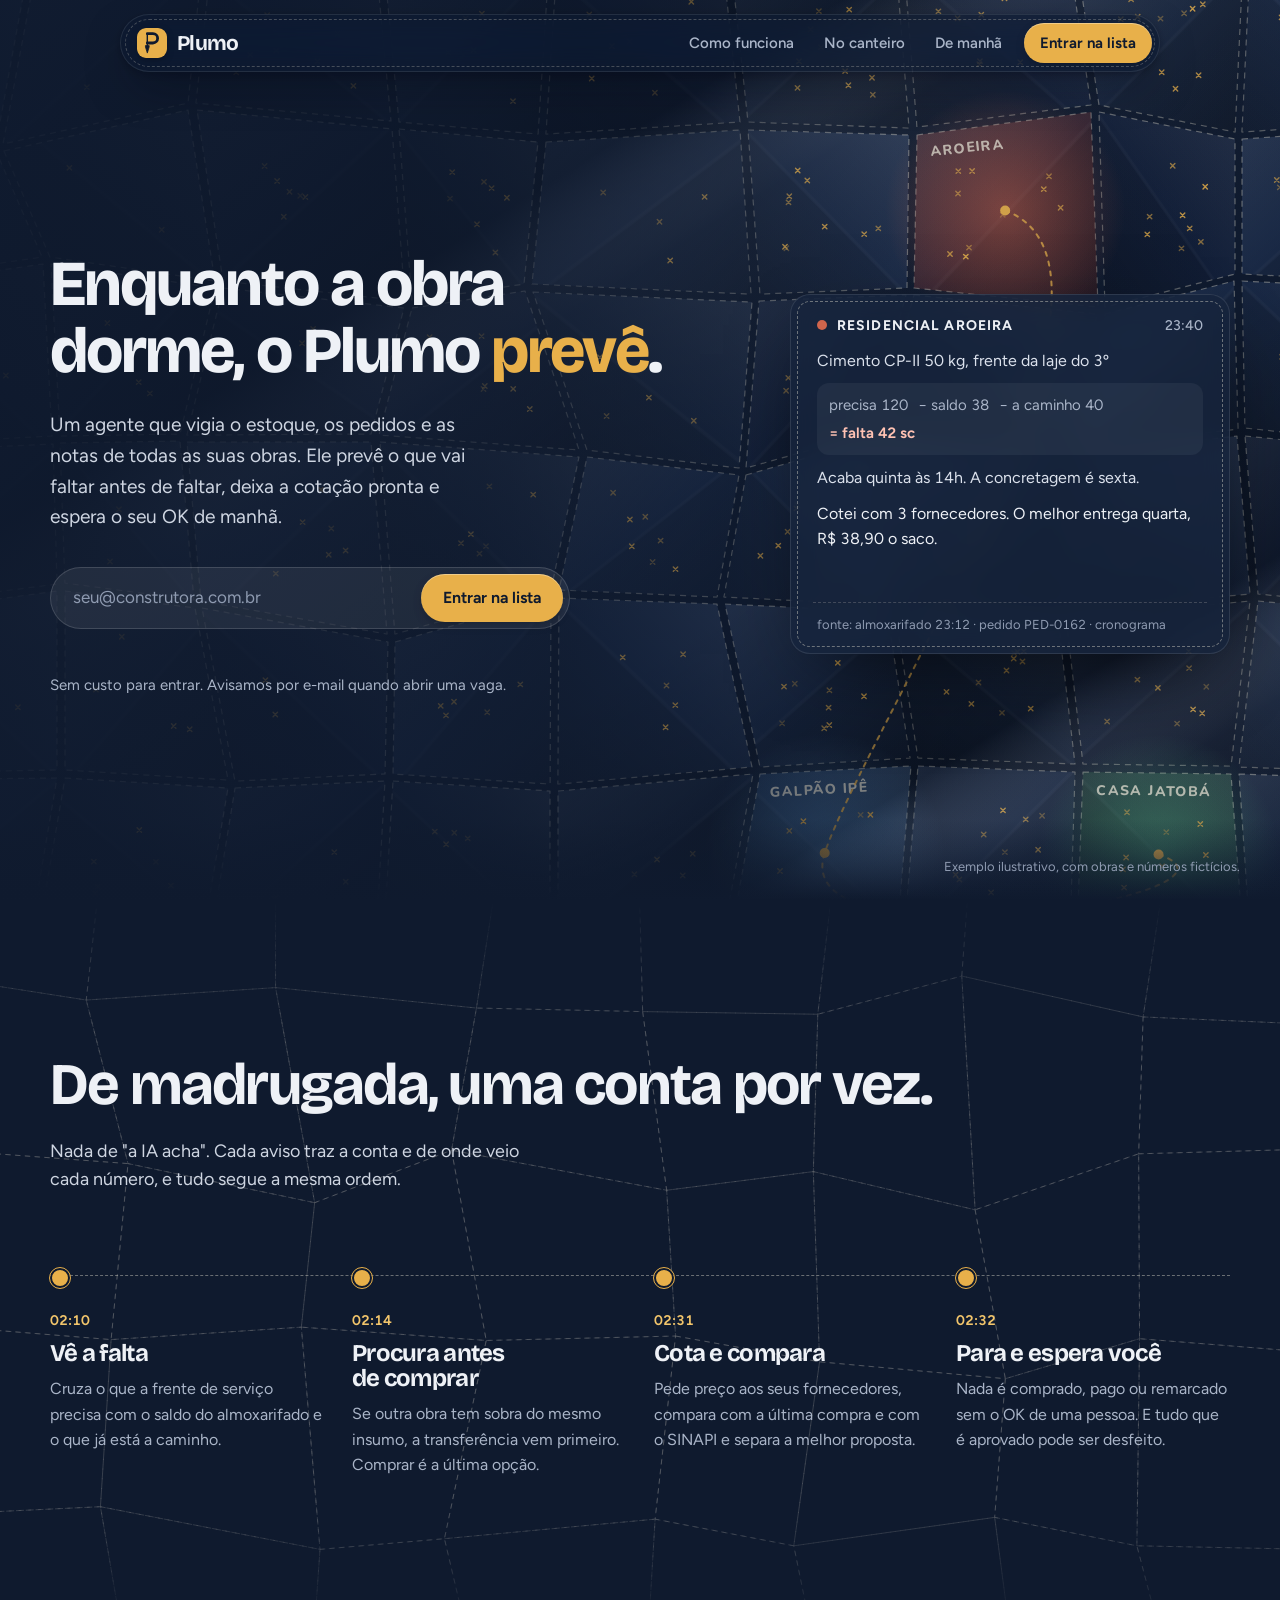
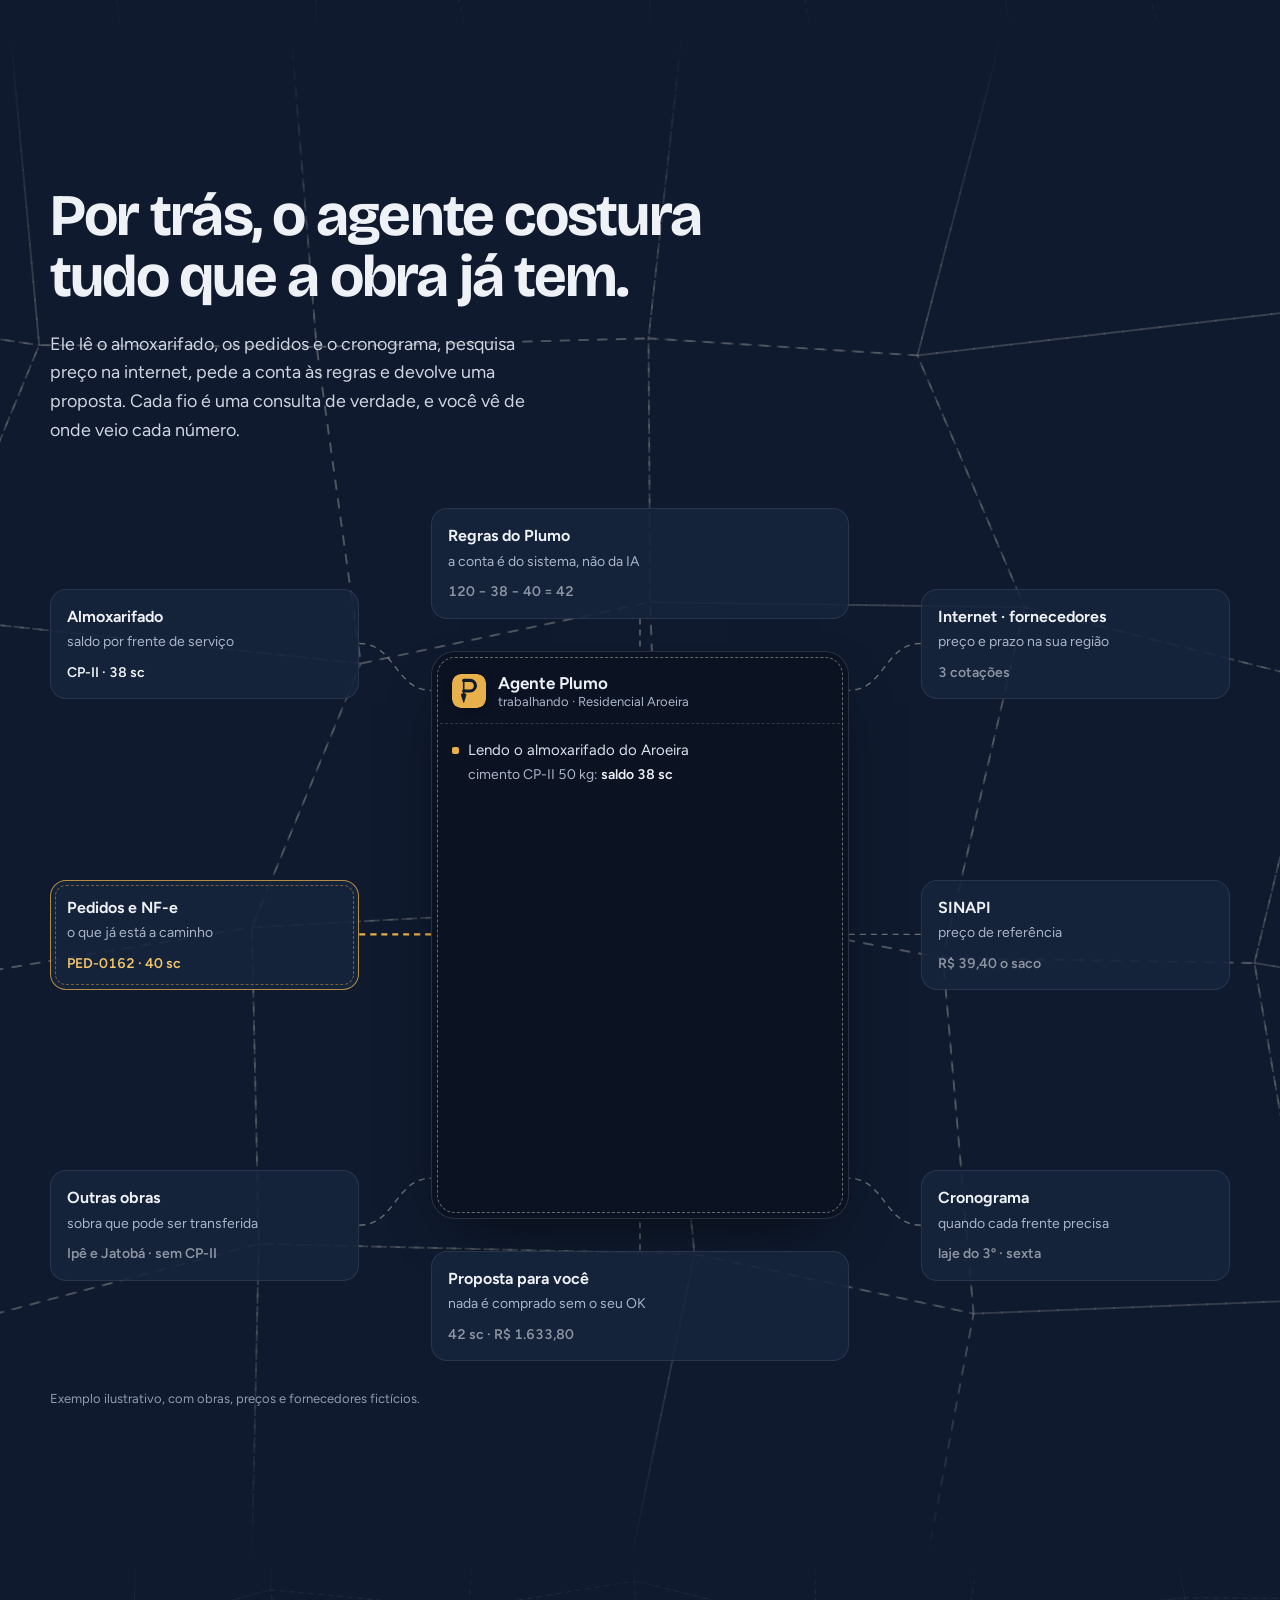
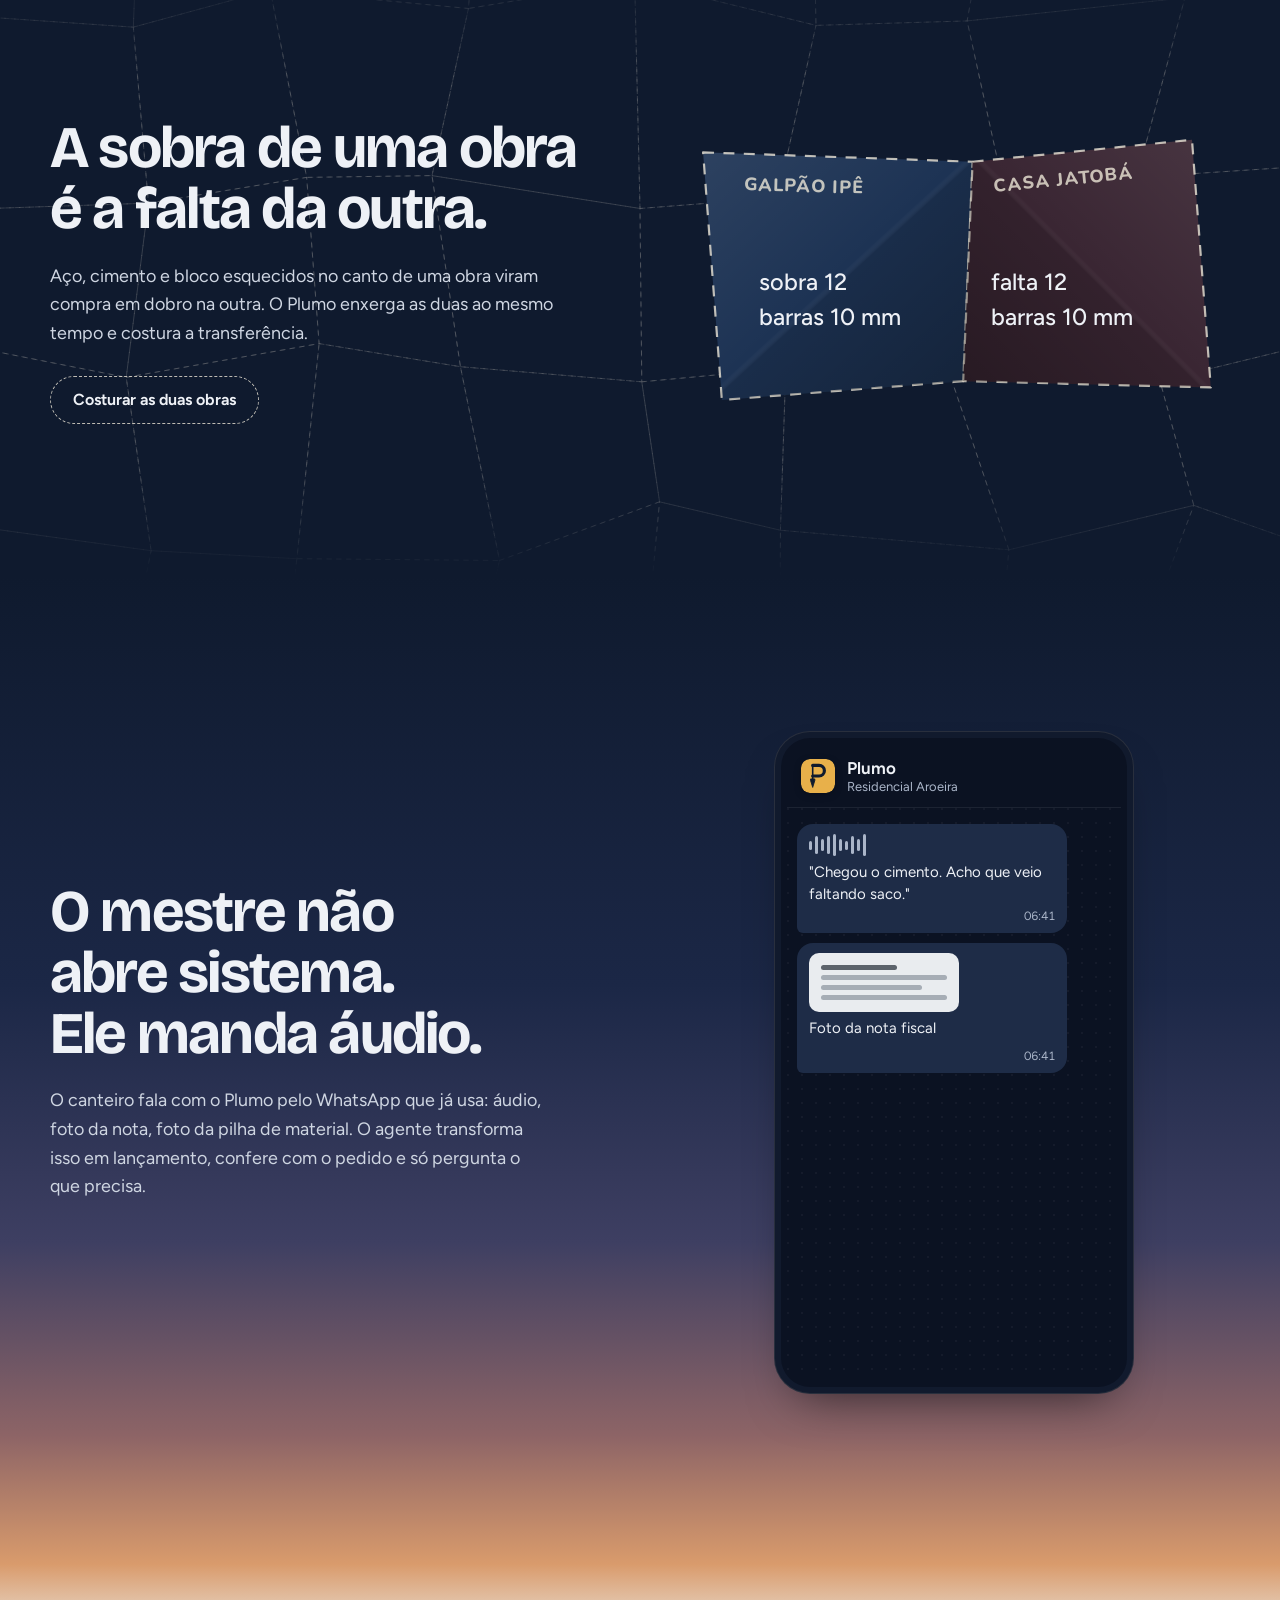
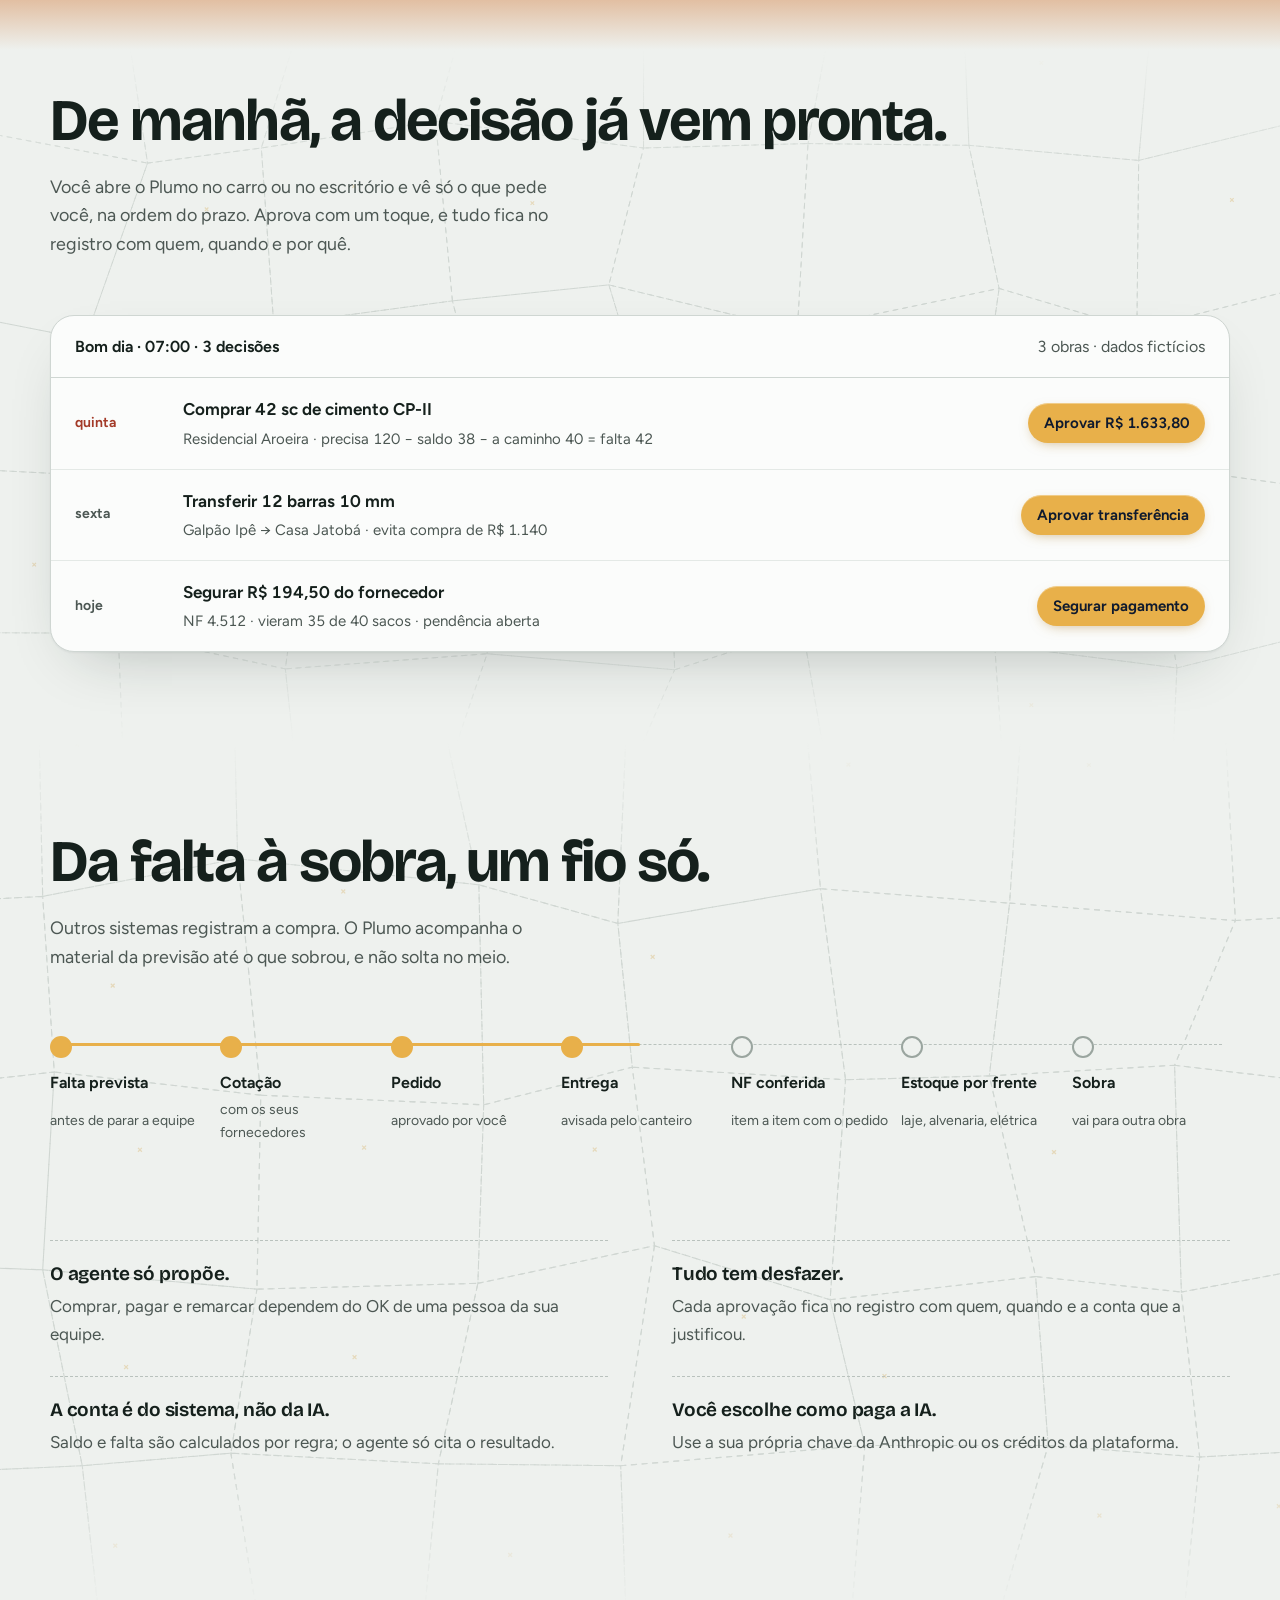
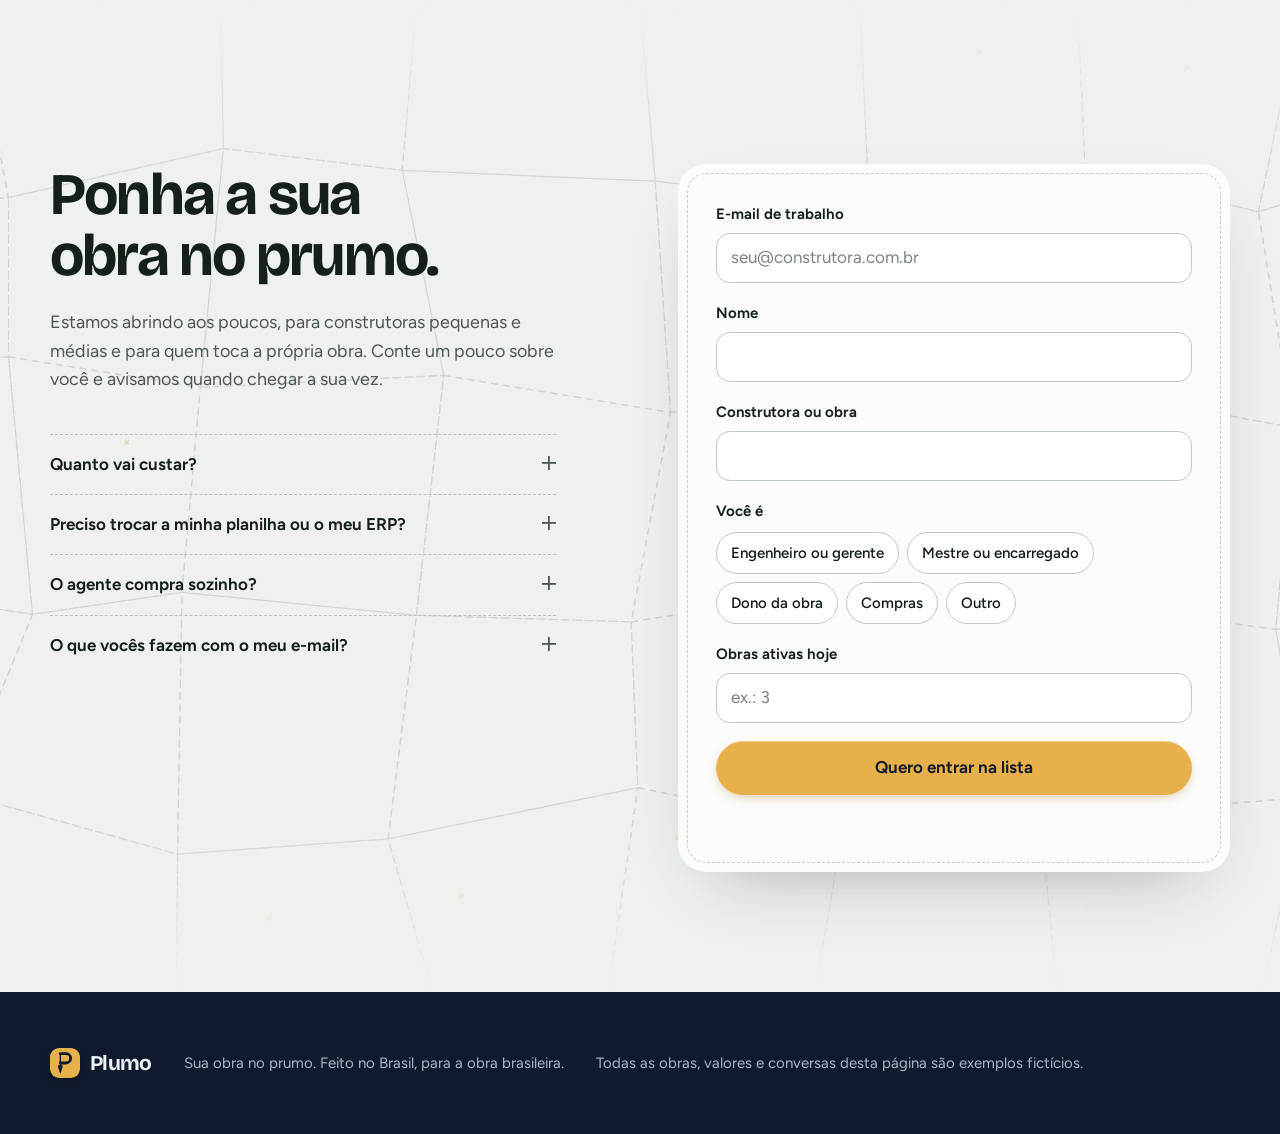
==== commit c585d6e6: "Plumo: nome para PT/ES/EN, logo nova e a seção "por trás" com o agente no meio - Aprumo vira Plumo (" ====
--- a/apps/site/index.html
+++ b/apps/site/index.html
@@ -3,11 +3,11 @@
 <head>
 <meta charset="utf-8">
 <meta name="viewport" content="width=device-width,initial-scale=1,viewport-fit=cover">
-<title>Aprumo · sua obra no prumo</title>
+<title>Plumo · sua obra no prumo</title>
 <meta name="description" content="Um agente que vigia suas obras de madrugada, prevê o material que vai faltar, cota, confere a nota e espera o seu OK de manhã. Entre na lista de espera.">
 <meta name="theme-color" content="#0f1a2e">
-<meta property="og:title" content="Aprumo · sua obra no prumo">
-<meta property="og:description" content="Enquanto a obra dorme, o Aprumo confere. Entre na lista de espera.">
+<meta property="og:title" content="Plumo · sua obra no prumo">
+<meta property="og:description" content="Enquanto a obra dorme, o Plumo confere. Entre na lista de espera.">
 <meta property="og:type" content="website">
 <link rel="icon" href="marca.svg" type="image/svg+xml">
 <link rel="preconnect" href="https://fonts.googleapis.com">
@@ -22,12 +22,12 @@
 
 <header class="nav-wrap">
   <nav class="nav" aria-label="Principal">
-    <a class="nav-marca" href="#topo" aria-label="Aprumo, início">
-      <svg class="marca" viewBox="0 0 64 64" aria-hidden="true"><rect width="64" height="64" rx="16" fill="#e8b04a"/><path d="M14 50 32 12l18 38" fill="none" stroke="#0f1a2e" stroke-width="6" stroke-linecap="round" stroke-linejoin="round"/><path d="M32 12v18" stroke="#0f1a2e" stroke-width="2.6" stroke-linecap="round"/><path d="M28 29.5h8v3l-4 13.5-4-13.5z" fill="#0f1a2e" stroke="#0f1a2e" stroke-width="1.6" stroke-linejoin="round"/></svg>
-      Aprumo
+    <a class="nav-marca" href="#topo" aria-label="Plumo, início">
+      <svg class="marca" viewBox="0 0 64 64" aria-hidden="true"><rect width="64" height="64" rx="16" fill="#e8b04a"/><path d="M22 12h12a10 10 0 0 1 0 20H22" fill="none" stroke="#0f1a2e" stroke-width="6" stroke-linecap="round" stroke-linejoin="round"/><path d="M22 12v26" stroke="#0f1a2e" stroke-width="3" stroke-linecap="round"/><path d="M18 37.5h8v3l-4 13-4-13z" fill="#0f1a2e" stroke="#0f1a2e" stroke-width="1.6" stroke-linejoin="round"/></svg>
+      Plumo
     </a>
     <div class="nav-links">
-      <a href="#madrugada">Como funciona</a>
+      <a href="#por-tras">Como funciona</a>
       <a href="#canteiro">No canteiro</a>
       <a href="#manha">De manhã</a>
     </div>
@@ -42,7 +42,7 @@
     <svg class="colcha" id="colcha" viewBox="0 0 1440 900" preserveAspectRatio="xMidYMid slice" aria-hidden="true"></svg>
     <div class="hero-in">
       <div class="hero-txt">
-        <h1 id="h-hero">Enquanto a obra dorme, o&nbsp;Aprumo&nbsp;<span class="troca" id="troca" aria-live="off">confere</span>.</h1>
+        <h1 id="h-hero">Enquanto a obra dorme, o&nbsp;Plumo&nbsp;<span class="troca" id="troca" aria-live="off">confere</span>.</h1>
         <p class="lead">Um agente que vigia o estoque, os pedidos e as notas de todas as suas obras. Ele prevê o que vai faltar antes de faltar, deixa a cotação pronta e espera o seu OK de manhã.</p>
         <form class="inscricao" data-form="rapida" novalidate>
           <label class="sr-only" for="email-hero">Seu e-mail de trabalho</label>
@@ -83,12 +83,42 @@
     </div>
   </section>
 
+  <!-- ================= por trás: o agente no meio da obra ================= -->
+  <section class="sec noite" id="por-tras" aria-labelledby="h-tras">
+    <div class="sec-in">
+      <h2 id="h-tras">Por trás, o agente costura tudo que a obra já tem.</h2>
+      <p class="sec-lead">Ele lê o almoxarifado, os pedidos e o cronograma, pesquisa preço na internet, pede a conta às regras e devolve uma proposta. Cada fio é uma consulta de verdade, e você vê de onde veio cada número.</p>
+      <div class="palco" id="palco" aria-label="Exemplo animado: o agente consultando as fontes da obra para montar uma proposta">
+        <svg class="fios" id="fios" aria-hidden="true"></svg>
+        <div class="lado">
+        <div class="peca" data-peca="almox"><b>Almoxarifado</b><span>saldo por frente de serviço</span><em>CP-II · 38 sc</em></div>
+        <div class="peca" data-peca="pedidos"><b>Pedidos e NF-e</b><span>o que já está a caminho</span><em>PED-0162 · 40 sc</em></div>
+        <div class="peca" data-peca="obras"><b>Outras obras</b><span>sobra que pode ser transferida</span><em>Ipê e Jatobá · sem CP-II</em></div>
+        </div>
+        <div class="centro">
+        <div class="peca" data-peca="regras"><b>Regras do Plumo</b><span>a conta é do sistema, não da IA</span><em>120 − 38 − 40 = 42</em></div>
+        <div class="agente">
+          <div class="agente-topo"><svg class="marca pq" viewBox="0 0 64 64" aria-hidden="true"><rect width="64" height="64" rx="16" fill="#e8b04a"/><path d="M22 12h12a10 10 0 0 1 0 20H22" fill="none" stroke="#0f1a2e" stroke-width="6" stroke-linecap="round" stroke-linejoin="round"/><path d="M22 12v26" stroke="#0f1a2e" stroke-width="3" stroke-linecap="round"/><path d="M18 37.5h8v3l-4 13-4-13z" fill="#0f1a2e" stroke="#0f1a2e" stroke-width="1.6" stroke-linejoin="round"/></svg><div><b>Agente Plumo</b><span id="agente-estado">trabalhando · Residencial Aroeira</span></div></div>
+          <ol class="log" id="log" aria-live="off"></ol>
+        </div>
+        <div class="peca" data-peca="proposta"><b>Proposta para você</b><span>nada é comprado sem o seu OK</span><em>42 sc · R$ 1.633,80</em></div>
+        </div>
+        <div class="lado">
+        <div class="peca" data-peca="web"><b>Internet · fornecedores</b><span>preço e prazo na sua região</span><em>3 cotações</em></div>
+        <div class="peca" data-peca="sinapi"><b>SINAPI</b><span>preço de referência</span><em>R$ 39,40 o saco</em></div>
+        <div class="peca" data-peca="crono"><b>Cronograma</b><span>quando cada frente precisa</span><em>laje do 3º · sexta</em></div>
+        </div>
+      </div>
+      <p class="ficticio-sec">Exemplo ilustrativo, com obras, preços e fornecedores fictícios.</p>
+    </div>
+  </section>
+
   <!-- ================= entre obras: costurar duas ================= -->
   <section class="sec noite" id="entre-obras" aria-labelledby="h-costura">
     <div class="sec-in dois">
       <div>
         <h2 id="h-costura">A sobra de uma obra é a falta da outra.</h2>
-        <p class="sec-lead">Aço, cimento e bloco esquecidos no canto de uma obra viram compra em dobro na outra. O Aprumo enxerga as duas ao mesmo tempo e costura a transferência.</p>
+        <p class="sec-lead">Aço, cimento e bloco esquecidos no canto de uma obra viram compra em dobro na outra. O Plumo enxerga as duas ao mesmo tempo e costura a transferência.</p>
         <button class="btn btn-linha" type="button" id="costurar" aria-pressed="false">Costurar as duas obras</button>
       </div>
       <figure class="costura" aria-label="Exemplo: transferência de aço entre duas obras">
@@ -118,11 +148,11 @@
     <div class="sec-in dois">
       <div>
         <h2 id="h-canteiro">O mestre não abre sistema. Ele manda áudio.</h2>
-        <p class="sec-lead">O canteiro fala com o Aprumo pelo WhatsApp que já usa: áudio, foto da nota, foto da pilha de material. O agente transforma isso em lançamento, confere com o pedido e só pergunta o que precisa.</p>
+        <p class="sec-lead">O canteiro fala com o Plumo pelo WhatsApp que já usa: áudio, foto da nota, foto da pilha de material. O agente transforma isso em lançamento, confere com o pedido e só pergunta o que precisa.</p>
         <p class="sec-lead">Ninguém preenche formulário com a mão suja de massa.</p>
       </div>
-      <div class="fone" aria-label="Exemplo de conversa no WhatsApp entre o mestre e o Aprumo">
-        <div class="fone-topo"><svg class="marca pq" viewBox="0 0 64 64" aria-hidden="true"><rect width="64" height="64" rx="16" fill="#e8b04a"/><path d="M14 50 32 12l18 38" fill="none" stroke="#0f1a2e" stroke-width="6" stroke-linecap="round" stroke-linejoin="round"/><path d="M32 12v18" stroke="#0f1a2e" stroke-width="2.6" stroke-linecap="round"/><path d="M28 29.5h8v3l-4 13.5-4-13.5z" fill="#0f1a2e"/></svg><div><b>Aprumo</b><span>Residencial Aroeira</span></div></div>
+      <div class="fone" aria-label="Exemplo de conversa no WhatsApp entre o mestre e o Plumo">
+        <div class="fone-topo"><svg class="marca pq" viewBox="0 0 64 64" aria-hidden="true"><rect width="64" height="64" rx="16" fill="#e8b04a"/><path d="M22 12h12a10 10 0 0 1 0 20H22" fill="none" stroke="#0f1a2e" stroke-width="6" stroke-linecap="round" stroke-linejoin="round"/><path d="M22 12v26" stroke="#0f1a2e" stroke-width="3" stroke-linecap="round"/><path d="M18 37.5h8v3l-4 13-4-13z" fill="#0f1a2e" stroke="#0f1a2e" stroke-width="1.6" stroke-linejoin="round"/></svg><div><b>Plumo</b><span>Residencial Aroeira</span></div></div>
         <ol class="msgs" id="msgs">
           <li class="msg ele"><span class="audio" aria-hidden="true"><i></i><i></i><i></i><i></i><i></i><i></i><i></i><i></i><i></i><i></i></span><span class="sr-only">Áudio:</span> "Chegou o cimento. Acho que veio faltando saco." <time>06:41</time></li>
           <li class="msg ele foto"><span class="nf" aria-hidden="true"><i></i><i></i><i></i><i></i></span>Foto da nota fiscal <time>06:41</time></li>
@@ -137,7 +167,7 @@
   <section class="sec manha" id="manha" aria-labelledby="h-manha">
     <div class="sec-in">
       <h2 id="h-manha">De manhã, a decisão já vem pronta.</h2>
-      <p class="sec-lead">Você abre o Aprumo no carro ou no escritório e vê só o que pede você, na ordem do prazo. Aprova com um toque, e tudo fica no registro com quem, quando e por quê.</p>
+      <p class="sec-lead">Você abre o Plumo no carro ou no escritório e vê só o que pede você, na ordem do prazo. Aprova com um toque, e tudo fica no registro com quem, quando e por quê.</p>
       <div class="briefing" aria-label="Exemplo interativo de briefing da manhã">
         <div class="briefing-topo"><b>Bom dia · 07:00 · 3 decisões</b><span class="mut">3 obras · dados fictícios</span></div>
         <ul id="decisoes">
@@ -165,7 +195,7 @@
   <section class="sec manha" aria-labelledby="h-ciclo">
     <div class="sec-in">
       <h2 id="h-ciclo">Da falta à sobra, um fio só.</h2>
-      <p class="sec-lead">Outros sistemas registram a compra. O Aprumo acompanha o material da previsão até o que sobrou, e não solta no meio.</p>
+      <p class="sec-lead">Outros sistemas registram a compra. O Plumo acompanha o material da previsão até o que sobrou, e não solta no meio.</p>
       <ol class="ciclo" id="ciclo">
         <li><b>Falta prevista</b><span>antes de parar a equipe</span></li>
         <li><b>Cotação</b><span>com os seus fornecedores</span></li>
@@ -193,7 +223,7 @@
         <details class="faq"><summary>Quanto vai custar?</summary><p>Ainda não definimos o preço. Quem estiver na lista fica sabendo antes e entra com condição de fundador.</p></details>
         <details class="faq"><summary>Preciso trocar a minha planilha ou o meu ERP?</summary><p>Não. A ideia é começar ao lado do que você já usa e trazer os dados aos poucos.</p></details>
         <details class="faq"><summary>O agente compra sozinho?</summary><p>Nunca. Ele prepara a cotação, o pedido ou a transferência e espera alguém da sua equipe aprovar.</p></details>
-        <details class="faq"><summary>O que vocês fazem com o meu e-mail?</summary><p>Usamos só para avisar sobre o Aprumo. Sem repasse a terceiros, e você sai da lista quando quiser.</p></details>
+        <details class="faq"><summary>O que vocês fazem com o meu e-mail?</summary><p>Usamos só para avisar sobre o Plumo. Sem repasse a terceiros, e você sai da lista quando quiser.</p></details>
       </div>
       <form class="ficha" data-form="completa" novalidate>
         <div class="campo"><label for="f-email">E-mail de trabalho</label><input id="f-email" name="email" type="email" inputmode="email" autocomplete="email" required placeholder="seu@construtora.com.br"></div>
@@ -218,7 +248,7 @@
 
 <footer class="rodape">
   <div class="sec-in rodape-in">
-    <a class="nav-marca" href="#topo"><svg class="marca" viewBox="0 0 64 64" aria-hidden="true"><rect width="64" height="64" rx="16" fill="#e8b04a"/><path d="M14 50 32 12l18 38" fill="none" stroke="#0f1a2e" stroke-width="6" stroke-linecap="round" stroke-linejoin="round"/><path d="M32 12v18" stroke="#0f1a2e" stroke-width="2.6" stroke-linecap="round"/><path d="M28 29.5h8v3l-4 13.5-4-13.5z" fill="#0f1a2e"/></svg>Aprumo</a>
+    <a class="nav-marca" href="#topo"><svg class="marca" viewBox="0 0 64 64" aria-hidden="true"><rect width="64" height="64" rx="16" fill="#e8b04a"/><path d="M22 12h12a10 10 0 0 1 0 20H22" fill="none" stroke="#0f1a2e" stroke-width="6" stroke-linecap="round" stroke-linejoin="round"/><path d="M22 12v26" stroke="#0f1a2e" stroke-width="3" stroke-linecap="round"/><path d="M18 37.5h8v3l-4 13-4-13z" fill="#0f1a2e" stroke="#0f1a2e" stroke-width="1.6" stroke-linejoin="round"/></svg>Plumo</a>
     <p>Sua obra no prumo. Feito no Brasil, para a obra brasileira.</p>
     <p class="mut">Todas as obras, valores e conversas desta página são exemplos fictícios.</p>
   </div>
--- a/apps/site/estilo.css
+++ b/apps/site/estilo.css
@@ -1,5 +1,5 @@
 /* =====================================================================================================
-   Aprumo · landing da lista de espera. Mundo: a cidade dormindo como uma colcha costurada.
+   Plumo · landing da lista de espera. Mundo: a cidade dormindo como uma colcha costurada.
    A página é uma noite que amanhece: hero e madrugada em azul-noite, o canteiro na aurora, a decisão de manhã.
    Ocre = luz (janela acesa, ação). Clima de cada obra: falta = vermelho queimado · a caminho = azul · em dia = verde.
    A costura (tracejado de linha clara) é a única ornamentação; a cor fica na borda do que está ativo.
@@ -161,6 +161,42 @@
 .js .eixo li{opacity:.35;transition:opacity 400ms var(--ease)}
 .js .eixo li.aceso{opacity:1}
 
+/* por trás: o palco com o agente no meio e as fontes em volta, ligadas por fios de costura */
+.palco{position:relative;margin-top:64px;display:grid;grid-template-columns:minmax(0,1fr) minmax(0,1.35fr) minmax(0,1fr);gap:72px;align-items:stretch}
+.lado{display:flex;flex-direction:column;justify-content:space-around;gap:20px;position:relative;z-index:1}
+.centro{display:flex;flex-direction:column;gap:32px;position:relative;z-index:1}
+.fios{position:absolute;inset:0;width:100%;height:100%;overflow:visible;pointer-events:none;z-index:0}
+.fios path{fill:none;stroke:var(--fio);stroke-width:1.4;stroke-dasharray:6 5;transition:stroke 300ms var(--ease),stroke-width 300ms var(--ease)}
+.fios path.ativo{stroke:var(--ouro);stroke-width:2.2}
+@media (prefers-reduced-motion:no-preference){.fios path.ativo{animation:corre 900ms linear infinite}}
+@keyframes corre{to{stroke-dashoffset:-22}}
+.peca,.agente{position:relative;z-index:1}
+.peca{display:grid;gap:2px;padding:14px 16px;border-radius:16px;background:rgba(22,36,61,.88);border:1px solid rgba(255,255,255,.09);
+  outline:1px dashed transparent;outline-offset:-6px;transition:border-color 300ms var(--ease),outline-color 300ms var(--ease),opacity 300ms var(--ease)}
+.peca b{font-size:16px} .peca span{font-size:14px;color:var(--mutN)}
+.peca em{font-style:normal;font-size:14px;font-weight:600;color:var(--tintaN);margin-top:6px;opacity:.55;transition:opacity 300ms var(--ease),color 300ms var(--ease)}
+.peca.ativa{border-color:rgba(232,176,74,.75);outline-color:rgba(232,176,74,.45)}
+.peca.ativa em,.peca.lida em{opacity:1} .peca.ativa em{color:var(--ouroHi)}
+.peca[data-peca="proposta"].lida{border-color:rgba(232,176,74,.75)}
+.agente{padding:8px 8px 10px;border-radius:24px;background:#0b1222;border:1px solid rgba(255,255,255,.12);
+  outline:1px dashed var(--fio);outline-offset:-7px;box-shadow:0 24px 60px -30px rgba(0,0,0,.8)}
+.agente-topo{display:flex;align-items:center;gap:12px;padding:12px 12px 12px;border-bottom:1px dashed rgba(232,226,210,.18)}
+.agente-topo div{display:grid;line-height:1.3} .agente-topo span{font-size:13px;color:var(--mutN)}
+.log{list-style:none;margin:0;padding:14px 12px 6px;display:grid;gap:10px;min-height:484px;align-content:start;font-size:15px}
+.log li{display:grid;gap:2px;animation:sobe 300ms var(--ease) both}
+.log .passo{color:#dbe1ec}
+.log .passo::before{content:"";display:inline-block;width:7px;height:7px;margin-right:9px;border-radius:2px;background:var(--ouro);vertical-align:1px}
+.log .res{padding-left:16px;color:var(--mutN);font-size:14px}
+.log .res b{color:var(--tintaN);font-weight:600}
+.log li.fim .passo{color:var(--ouroHi);font-weight:600}
+.ficticio-sec{margin-top:28px;font-size:13px;color:#8f9bb1}
+@media (max-width:980px){
+  .palco{grid-template-columns:1fr 1fr;gap:12px}
+  .fios{display:none}
+  .centro{grid-column:1/-1;order:-1;gap:12px}
+  .lado{gap:12px}
+}
+
 /* entre obras */
 .costura{margin:0;position:relative}
 .costura svg{width:100%;height:auto;display:block}
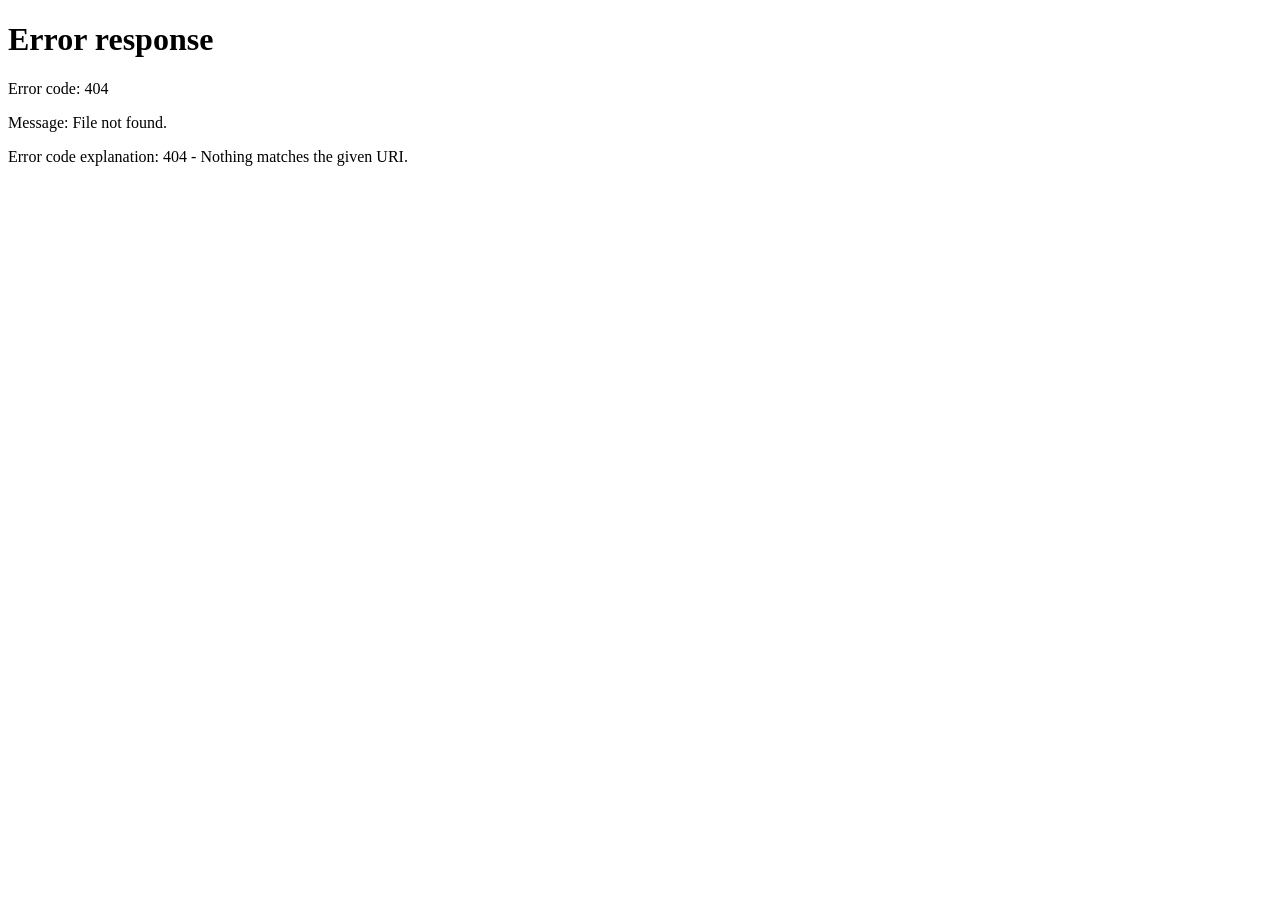
==== commit 8b5e8ce9: "Landing em PT/ES/EN, o "por que assinar" costurado no texto, rotas em inglês - Três idiomas gerados " ====
--- a/apps/site/index.html
+++ b/apps/site/index.html
@@ -1,41 +1,59 @@
 <!doctype html>
+<!-- GERADO A PARTIR DE apps/site/modelo.html + i18n/pt.json. Não edite o index.html: rode python3 apps/site/gerar.py -->
 <html lang="pt-BR">
 <head>
 <meta charset="utf-8">
 <meta name="viewport" content="width=device-width,initial-scale=1,viewport-fit=cover">
 <title>Plumo · sua obra no prumo</title>
-<meta name="description" content="Um agente que vigia suas obras de madrugada, prevê o material que vai faltar, cota, confere a nota e espera o seu OK de manhã. Entre na lista de espera.">
+<meta name="description" content="Estoque, pedidos, notas e cronograma de todas as suas obras num lugar só, com um agente que confere tudo de madrugada, prevê a falta, cota e espera o seu OK. Entre na lista de espera.">
 <meta name="theme-color" content="#0f1a2e">
 <meta property="og:title" content="Plumo · sua obra no prumo">
 <meta property="og:description" content="Enquanto a obra dorme, o Plumo confere. Entre na lista de espera.">
 <meta property="og:type" content="website">
-<link rel="icon" href="marca.svg" type="image/svg+xml">
+<meta property="og:locale" content="pt_BR">
+<link rel="canonical" href="https://plumo-site.vercel.app/">
+<link rel="alternate" hreflang="pt-BR" href="https://plumo-site.vercel.app/">
+<link rel="alternate" hreflang="es" href="https://plumo-site.vercel.app/es/">
+<link rel="alternate" hreflang="en" href="https://plumo-site.vercel.app/en/">
+<link rel="alternate" hreflang="x-default" href="https://plumo-site.vercel.app/">
+<link rel="icon" href="/logo.svg" type="image/svg+xml">
 <link rel="preconnect" href="https://fonts.googleapis.com">
 <link rel="preconnect" href="https://fonts.gstatic.com" crossorigin>
 <link href="https://fonts.googleapis.com/css2?family=Bricolage+Grotesque:opsz,wght@12..96,500..800&family=Figtree:wght@400;500;600;700&family=Nunito:wght@800&display=swap" rel="stylesheet">
-<link rel="stylesheet" href="estilo.css">
-<script>document.documentElement.classList.add('js')</script>
+<link rel="stylesheet" href="/styles.css">
+<script>(function(){var s;try{s=localStorage.getItem('plumo.idioma')}catch(e){}if(/[?&]lang=pt\b/.test(location.search))return;if(!s){var l=navigator.languages&&navigator.languages.length?navigator.languages:[navigator.language||''];for(var i=0;i<l.length&&!s;i++){var c=(l[i]||'').toLowerCase().slice(0,2);if(c==='pt'||c==='es'||c==='en')s=c}s=s||'en'}if(s==='es'||s==='en')location.replace('/'+s+'/'+location.search+location.hash)})();document.documentElement.classList.add('js')</script>
 </head>
 <body>
 
-<a class="pular" href="#lista">Pular para a lista de espera</a>
+<a class="pular" href="#waitlist">Pular para a lista de espera</a>
 
 <header class="nav-wrap">
   <nav class="nav" aria-label="Principal">
-    <a class="nav-marca" href="#topo" aria-label="Plumo, início">
+    <a class="nav-marca" href="#top" aria-label="Plumo, início">
       <svg class="marca" viewBox="0 0 64 64" aria-hidden="true"><rect width="64" height="64" rx="16" fill="#e8b04a"/><path d="M22 12h12a10 10 0 0 1 0 20H22" fill="none" stroke="#0f1a2e" stroke-width="6" stroke-linecap="round" stroke-linejoin="round"/><path d="M22 12v26" stroke="#0f1a2e" stroke-width="3" stroke-linecap="round"/><path d="M18 37.5h8v3l-4 13-4-13z" fill="#0f1a2e" stroke="#0f1a2e" stroke-width="1.6" stroke-linejoin="round"/></svg>
       Plumo
     </a>
     <div class="nav-links">
-      <a href="#por-tras">Como funciona</a>
-      <a href="#canteiro">No canteiro</a>
-      <a href="#manha">De manhã</a>
-    </div>
-    <a class="btn btn-ocre btn-p" href="#lista">Entrar na lista</a>
+      <a href="#how-it-works">Como funciona</a>
+      <a href="#on-site">No canteiro</a>
+      <a href="#morning">De manhã</a>
+    </div>
+    <div class="idioma">
+      <button class="idioma-btn" type="button" aria-haspopup="true" aria-expanded="false" aria-controls="idiomas" aria-label="Idioma: português">
+        <svg viewBox="0 0 24 24" width="18" height="18" aria-hidden="true"><circle cx="12" cy="12" r="9" fill="none" stroke="currentColor" stroke-width="1.6"/><path d="M3 12h18M12 3c2.6 2.6 3.9 5.6 3.9 9s-1.3 6.4-3.9 9c-2.6-2.6-3.9-5.6-3.9-9S9.4 5.6 12 3z" fill="none" stroke="currentColor" stroke-width="1.6"/></svg>
+        <span>PT</span>
+      </button>
+      <ul class="idioma-menu" id="idiomas" hidden>
+        <li><a href="/" lang="pt-BR" hreflang="pt-BR" data-idioma="pt" aria-current="page">Português</a></li>
+        <li><a href="/es/" lang="es" hreflang="es" data-idioma="es">Español</a></li>
+        <li><a href="/en/" lang="en" hreflang="en" data-idioma="en">English</a></li>
+      </ul>
+    </div>
+    <a class="btn btn-ocre btn-p" href="#waitlist">Entrar na lista</a>
   </nav>
 </header>
 
-<main id="topo">
+<main id="top">
 
   <!-- ================= noite: o mapa-colcha ================= -->
   <section class="hero" aria-labelledby="h-hero">
@@ -43,7 +61,7 @@
     <div class="hero-in">
       <div class="hero-txt">
         <h1 id="h-hero">Enquanto a obra dorme, o&nbsp;Plumo&nbsp;<span class="troca" id="troca" aria-live="off">confere</span>.</h1>
-        <p class="lead">Um agente que vigia o estoque, os pedidos e as notas de todas as suas obras. Ele prevê o que vai faltar antes de faltar, deixa a cotação pronta e espera o seu OK de manhã.</p>
+        <p class="lead">Estoque, pedidos, notas e cronograma de todas as suas obras num lugar só, com um consultor que não deixa nada passar. Ele prevê a falta antes de a equipe parar, pega a compra em dobro e o material que some, e espera o seu OK de manhã.</p>
         <form class="inscricao" data-form="rapida" novalidate>
           <label class="sr-only" for="email-hero">Seu e-mail de trabalho</label>
           <input id="email-hero" name="email" type="email" inputmode="email" autocomplete="email" placeholder="seu@construtora.com.br" required>
@@ -59,7 +77,7 @@
         <ol class="linhas" id="linhas-hero">
           <li>Cimento CP-II 50 kg, frente da laje do 3º</li>
           <li class="conta"><span>precisa 120</span><span>− saldo 38</span><span>− a caminho 40</span><b>= falta 42 sc</b></li>
-          <li>Acaba quinta às 14h. A concretagem é sexta.</li>
+          <li>Acaba quinta às 14h. A concretagem é sexta: sem isso, a equipe para.</li>
           <li class="acao">Cotei com 3 fornecedores. O melhor entrega quarta, R$ 38,90 o saco.</li>
           <li class="espera"><span class="pulso" aria-hidden="true"></span>Espero o seu OK de manhã.</li>
         </ol>
@@ -70,12 +88,12 @@
   </section>
 
   <!-- ================= madrugada: o eixo que acorda ================= -->
-  <section class="sec noite" id="madrugada" aria-labelledby="h-mad">
+  <section class="sec noite" id="overnight" aria-labelledby="h-mad">
     <div class="sec-in">
       <h2 id="h-mad">De madrugada, uma conta por vez.</h2>
-      <p class="sec-lead">Nada de "a IA acha". Cada aviso traz a conta e de onde veio cada número, e tudo segue a mesma ordem.</p>
+      <p class="sec-lead">Hoje a obra vive espalhada em planilha, grupo de WhatsApp e na cabeça de alguém, e é nessas frestas que o dinheiro escapa. O Plumo junta tudo e confere toda noite, mostrando de onde veio cada número.</p>
       <ol class="eixo" id="eixo">
-        <li><span class="eixo-h">02:10</span><h3>Vê a falta</h3><p>Cruza o que a frente de serviço precisa com o saldo do almoxarifado e o que já está a caminho.</p></li>
+        <li><span class="eixo-h">02:10</span><h3>Vê a falta</h3><p>Cruza o que a frente de serviço precisa com o saldo do almoxarifado e o que já está a caminho, antes que a equipe fique parada.</p></li>
         <li><span class="eixo-h">02:14</span><h3>Procura antes de comprar</h3><p>Se outra obra tem sobra do mesmo insumo, a transferência vem primeiro. Comprar é a última opção.</p></li>
         <li><span class="eixo-h">02:31</span><h3>Cota e compara</h3><p>Pede preço aos seus fornecedores, compara com a última compra e com o SINAPI e separa a melhor proposta.</p></li>
         <li><span class="eixo-h">02:32</span><h3>Para e espera você</h3><p>Nada é comprado, pago ou remarcado sem o OK de uma pessoa. E tudo que é aprovado pode ser desfeito.</p></li>
@@ -84,10 +102,10 @@
   </section>
 
   <!-- ================= por trás: o agente no meio da obra ================= -->
-  <section class="sec noite" id="por-tras" aria-labelledby="h-tras">
+  <section class="sec noite" id="how-it-works" aria-labelledby="h-tras">
     <div class="sec-in">
       <h2 id="h-tras">Por trás, o agente costura tudo que a obra já tem.</h2>
-      <p class="sec-lead">Ele lê o almoxarifado, os pedidos e o cronograma, pesquisa preço na internet, pede a conta às regras e devolve uma proposta. Cada fio é uma consulta de verdade, e você vê de onde veio cada número.</p>
+      <p class="sec-lead">Almoxarifado, pedidos, notas, cronograma, cotações: o que hoje está em cinco lugares vira um só. O agente cruza as informações, pesquisa preço na internet, pede a conta às regras e devolve uma proposta pronta. Cada fio é uma consulta de verdade.</p>
       <div class="palco" id="palco" aria-label="Exemplo animado: o agente consultando as fontes da obra para montar uma proposta">
         <svg class="fios" id="fios" aria-hidden="true"></svg>
         <div class="lado">
@@ -114,16 +132,16 @@
   </section>
 
   <!-- ================= entre obras: costurar duas ================= -->
-  <section class="sec noite" id="entre-obras" aria-labelledby="h-costura">
+  <section class="sec noite" id="between-sites" aria-labelledby="h-costura">
     <div class="sec-in dois">
       <div>
         <h2 id="h-costura">A sobra de uma obra é a falta da outra.</h2>
-        <p class="sec-lead">Aço, cimento e bloco esquecidos no canto de uma obra viram compra em dobro na outra. O Plumo enxerga as duas ao mesmo tempo e costura a transferência.</p>
+        <p class="sec-lead">Aço, cimento e bloco esquecidos no canto de uma obra viram compra em dobro na outra: dinheiro parado que ninguém vê, porque ninguém olha as duas ao mesmo tempo. O Plumo olha e costura a transferência.</p>
         <button class="btn btn-linha" type="button" id="costurar" aria-pressed="false">Costurar as duas obras</button>
       </div>
       <figure class="costura" aria-label="Exemplo: transferência de aço entre duas obras">
         <svg viewBox="112 92 352 190" id="mapa-costura" role="img" aria-labelledby="t-costura">
-          <title id="t-costura">Um pedaço da colcha: o Galpão Ipê tem 12 barras de aço 10 mm sobrando e a Casa Jatobá precisa de 12. O agente costura a transferência pela emenda entre as duas.</title>
+          <title id="t-costura">O Galpão Ipê tem 12 barras de aço 10 mm sobrando e a Casa Jatobá precisa de 12. O agente costura a transferência pela emenda entre as duas.</title>
           <path class="obra-c sobra" d="M128 112 L300 118 L294 258 L140 270Z"/>
           <path class="obra-c falta" d="M300 118 L440 104 L452 262 L294 258Z"/>
           <path d="M128 112 L300 118 L294 258 L140 270Z" fill="url(#caiA)"/>
@@ -144,12 +162,12 @@
   </section>
 
   <!-- ================= aurora: o canteiro fala pelo WhatsApp ================= -->
-  <section class="sec aurora" id="canteiro" aria-labelledby="h-canteiro">
+  <section class="sec aurora" id="on-site" aria-labelledby="h-canteiro">
     <div class="sec-in dois">
       <div>
         <h2 id="h-canteiro">O mestre não abre sistema. Ele manda áudio.</h2>
         <p class="sec-lead">O canteiro fala com o Plumo pelo WhatsApp que já usa: áudio, foto da nota, foto da pilha de material. O agente transforma isso em lançamento, confere com o pedido e só pergunta o que precisa.</p>
-        <p class="sec-lead">Ninguém preenche formulário com a mão suja de massa.</p>
+        <p class="sec-lead">Ninguém preenche formulário com a mão suja de massa, e a entrega que veio faltando é pega no mesmo dia, não no fechamento do mês.</p>
       </div>
       <div class="fone" aria-label="Exemplo de conversa no WhatsApp entre o mestre e o Plumo">
         <div class="fone-topo"><svg class="marca pq" viewBox="0 0 64 64" aria-hidden="true"><rect width="64" height="64" rx="16" fill="#e8b04a"/><path d="M22 12h12a10 10 0 0 1 0 20H22" fill="none" stroke="#0f1a2e" stroke-width="6" stroke-linecap="round" stroke-linejoin="round"/><path d="M22 12v26" stroke="#0f1a2e" stroke-width="3" stroke-linecap="round"/><path d="M18 37.5h8v3l-4 13-4-13z" fill="#0f1a2e" stroke="#0f1a2e" stroke-width="1.6" stroke-linejoin="round"/></svg><div><b>Plumo</b><span>Residencial Aroeira</span></div></div>
@@ -164,29 +182,30 @@
   </section>
 
   <!-- ================= manhã: o briefing ================= -->
-  <section class="sec manha" id="manha" aria-labelledby="h-manha">
+  <section class="sec manha" id="morning" aria-labelledby="h-manha">
     <div class="sec-in">
       <h2 id="h-manha">De manhã, a decisão já vem pronta.</h2>
-      <p class="sec-lead">Você abre o Plumo no carro ou no escritório e vê só o que pede você, na ordem do prazo. Aprova com um toque, e tudo fica no registro com quem, quando e por quê.</p>
+      <p class="sec-lead">Você abre o Plumo no carro ou no escritório e vê só o que pede você, na ordem do prazo. Aprova com um toque e vê na hora o que deixou de perder. Tudo fica no registro com quem, quando e por quê.</p>
       <div class="briefing" aria-label="Exemplo interativo de briefing da manhã">
         <div class="briefing-topo"><b>Bom dia · 07:00 · 3 decisões</b><span class="mut">3 obras · dados fictícios</span></div>
         <ul id="decisoes">
-          <li class="decisao" data-valor="R$ 1.633,80">
+          <li class="decisao" data-protege="0" data-equipe="1">
             <span class="prazo urg">quinta</span>
             <div class="dec-txt"><b>Comprar 42 sc de cimento CP-II</b><span>Residencial Aroeira · precisa 120 − saldo 38 − a caminho 40 = falta 42</span></div>
             <button class="btn btn-ocre btn-p" type="button" data-acao="aprovar">Aprovar R$ 1.633,80</button>
           </li>
-          <li class="decisao" data-valor="TRF-0005">
+          <li class="decisao" data-protege="1140">
             <span class="prazo">sexta</span>
             <div class="dec-txt"><b>Transferir 12 barras 10 mm</b><span>Galpão Ipê → Casa Jatobá · evita compra de R$ 1.140</span></div>
             <button class="btn btn-ocre btn-p" type="button" data-acao="aprovar">Aprovar transferência</button>
           </li>
-          <li class="decisao" data-valor="R$ 194,50">
+          <li class="decisao" data-protege="194.5">
             <span class="prazo">hoje</span>
             <div class="dec-txt"><b>Segurar R$ 194,50 do fornecedor</b><span>NF 4.512 · vieram 35 de 40 sacos · pendência aberta</span></div>
             <button class="btn btn-ocre btn-p" type="button" data-acao="aprovar">Segurar pagamento</button>
           </li>
         </ul>
+        <div class="protegido" id="protegido" aria-live="polite"><span class="protegido-rot">Nesta manhã</span><span id="protegido-txt">aprove para ver o que deixa de escapar</span></div>
       </div>
     </div>
   </section>
@@ -195,7 +214,7 @@
   <section class="sec manha" aria-labelledby="h-ciclo">
     <div class="sec-in">
       <h2 id="h-ciclo">Da falta à sobra, um fio só.</h2>
-      <p class="sec-lead">Outros sistemas registram a compra. O Plumo acompanha o material da previsão até o que sobrou, e não solta no meio.</p>
+      <p class="sec-lead">É no caminho entre a compra e a obra que o dinheiro escapa: entrega incompleta paga inteira, compra em dobro, sobra esquecida, material que some. O Plumo acompanha cada material da previsão até a sobra, e não solta no meio.</p>
       <ol class="ciclo" id="ciclo">
         <li><b>Falta prevista</b><span>antes de parar a equipe</span></li>
         <li><b>Cotação</b><span>com os seus fornecedores</span></li>
@@ -206,27 +225,28 @@
         <li><b>Sobra</b><span>vai para outra obra</span></li>
       </ol>
       <ul class="promessas">
+        <li><b>Tudo num lugar só.</b> Estoque, compras, notas, cronograma e o canteiro de todas as obras, com um consultor que olha tudo toda noite.</li>
         <li><b>O agente só propõe.</b> Comprar, pagar e remarcar dependem do OK de uma pessoa da sua equipe.</li>
         <li><b>Tudo tem desfazer.</b> Cada aprovação fica no registro com quem, quando e a conta que a justificou.</li>
         <li><b>A conta é do sistema, não da IA.</b> Saldo e falta são calculados por regra; o agente só cita o resultado.</li>
-        <li><b>Você escolhe como paga a IA.</b> Use a sua própria chave da Anthropic ou os créditos da plataforma.</li>
       </ul>
     </div>
   </section>
 
   <!-- ================= lista de espera ================= -->
-  <section class="sec manha lista" id="lista" aria-labelledby="h-lista">
+  <section class="sec manha lista" id="waitlist" aria-labelledby="h-lista">
     <div class="sec-in dois">
       <div>
         <h2 id="h-lista">Ponha a sua obra no prumo.</h2>
-        <p class="sec-lead">Estamos abrindo aos poucos, para construtoras pequenas e médias e para quem toca a própria obra. Conte um pouco sobre você e avisamos quando chegar a sua vez.</p>
+        <p class="sec-lead">Quanto custa um dia de equipe parada esperando cimento? E a nota que veio faltando e foi paga inteira? Estamos abrindo aos poucos, para construtoras pequenas e médias e para quem toca a própria obra. Conte um pouco sobre você e avisamos quando chegar a sua vez.</p>
         <details class="faq"><summary>Quanto vai custar?</summary><p>Ainda não definimos o preço. Quem estiver na lista fica sabendo antes e entra com condição de fundador.</p></details>
         <details class="faq"><summary>Preciso trocar a minha planilha ou o meu ERP?</summary><p>Não. A ideia é começar ao lado do que você já usa e trazer os dados aos poucos.</p></details>
         <details class="faq"><summary>O agente compra sozinho?</summary><p>Nunca. Ele prepara a cotação, o pedido ou a transferência e espera alguém da sua equipe aprovar.</p></details>
+        <details class="faq"><summary>Preciso pagar a IA à parte?</summary><p>Você escolhe: usa a sua própria chave da Anthropic ou os créditos da plataforma, com o consumo mostrado por obra.</p></details>
         <details class="faq"><summary>O que vocês fazem com o meu e-mail?</summary><p>Usamos só para avisar sobre o Plumo. Sem repasse a terceiros, e você sai da lista quando quiser.</p></details>
       </div>
       <form class="ficha" data-form="completa" novalidate>
-        <div class="campo"><label for="f-email">E-mail de trabalho</label><input id="f-email" name="email" type="email" inputmode="email" autocomplete="email" required placeholder="seu@construtora.com.br"></div>
+        <div class="campo"><label for="f-email">Seu e-mail de trabalho</label><input id="f-email" name="email" type="email" inputmode="email" autocomplete="email" required placeholder="seu@construtora.com.br"></div>
         <div class="campo"><label for="f-nome">Nome</label><input id="f-nome" name="nome" autocomplete="name" maxlength="120"></div>
         <div class="campo"><label for="f-empresa">Construtora ou obra</label><input id="f-empresa" name="empresa" autocomplete="organization" maxlength="120"></div>
         <fieldset class="campo papel">
@@ -248,12 +268,13 @@
 
 <footer class="rodape">
   <div class="sec-in rodape-in">
-    <a class="nav-marca" href="#topo"><svg class="marca" viewBox="0 0 64 64" aria-hidden="true"><rect width="64" height="64" rx="16" fill="#e8b04a"/><path d="M22 12h12a10 10 0 0 1 0 20H22" fill="none" stroke="#0f1a2e" stroke-width="6" stroke-linecap="round" stroke-linejoin="round"/><path d="M22 12v26" stroke="#0f1a2e" stroke-width="3" stroke-linecap="round"/><path d="M18 37.5h8v3l-4 13-4-13z" fill="#0f1a2e" stroke="#0f1a2e" stroke-width="1.6" stroke-linejoin="round"/></svg>Plumo</a>
-    <p>Sua obra no prumo. Feito no Brasil, para a obra brasileira.</p>
+    <a class="nav-marca" href="#top"><svg class="marca" viewBox="0 0 64 64" aria-hidden="true"><rect width="64" height="64" rx="16" fill="#e8b04a"/><path d="M22 12h12a10 10 0 0 1 0 20H22" fill="none" stroke="#0f1a2e" stroke-width="6" stroke-linecap="round" stroke-linejoin="round"/><path d="M22 12v26" stroke="#0f1a2e" stroke-width="3" stroke-linecap="round"/><path d="M18 37.5h8v3l-4 13-4-13z" fill="#0f1a2e" stroke="#0f1a2e" stroke-width="1.6" stroke-linejoin="round"/></svg>Plumo</a>
+    <p>Sua obra no prumo. Feito no Brasil.</p>
     <p class="mut">Todas as obras, valores e conversas desta página são exemplos fictícios.</p>
   </div>
 </footer>
 
-<script src="app.js" defer></script>
+<script id="textos" type="application/json">{"locale": "pt-BR", "moeda": "BRL", "palavras": ["confere", "prevê", "cota", "propõe", "avisa"], "roteiro": [["almox", "Lendo o almoxarifado do Aroeira", "cimento CP-II 50 kg: <b>saldo 38 sc<\/b>"], ["pedidos", "Conferindo pedidos e notas em aberto", "PED-0162: <b>40 sc a caminho<\/b>, entrega terça"], ["crono", "Olhando o cronograma", "laje do 3º concreta sexta: <b>precisa 120 sc<\/b>"], ["regras", "Pedindo a conta às regras", "120 − 38 − 40 = <b>falta 42 sc<\/b>"], ["obras", "Procurando sobra nas outras obras", "Ipê e Jatobá: <b>sem CP-II sobrando<\/b>"], ["web", "Pesquisando fornecedores na internet", "<b>3 cotações<\/b>: R$ 38,90 · R$ 40,20 · R$ 41,50"], ["sinapi", "Comparando com o SINAPI", "referência R$ 39,40: <b>melhor preço está abaixo<\/b>"], ["proposta", "Proposta pronta: 42 sc por R$ 1.633,80", "entrega quarta · <b>esperando o seu OK<\/b>"]], "estado_trab": "trabalhando · Residencial Aroeira", "estado_pronto": "proposta pronta · esperando você", "aprovado": "Aprovado {h} por você", "desfazer": "Desfazer", "costurar": "Costurar as duas obras", "descosturar": "Descosturar", "prot_vazio": "aprove para ver o que deixa de escapar", "prot_valor": "{v} que deixaram de escapar", "prot_equipe": "a equipe da laje não para", "email_invalido": "Confira o e-mail: falta o @ ou o domínio.", "acordando": "Acordando o servidor, só um instante…", "ok_novo": "Pronto, você está na lista. A gente avisa por e-mail.", "ok_ja": "Você já estava na lista. A gente avisa quando chegar a sua vez.", "erro_429": "Muitas tentativas desta rede. Espere alguns minutos e tente de novo.", "erro_422": "Algum campo não passou. Confira o e-mail e o número de obras.", "erro_rede": "Não conseguimos falar com o servidor. Tente de novo em instantes."}</script>
+<script src="/app.js" defer></script>
 </body>
 </html>
